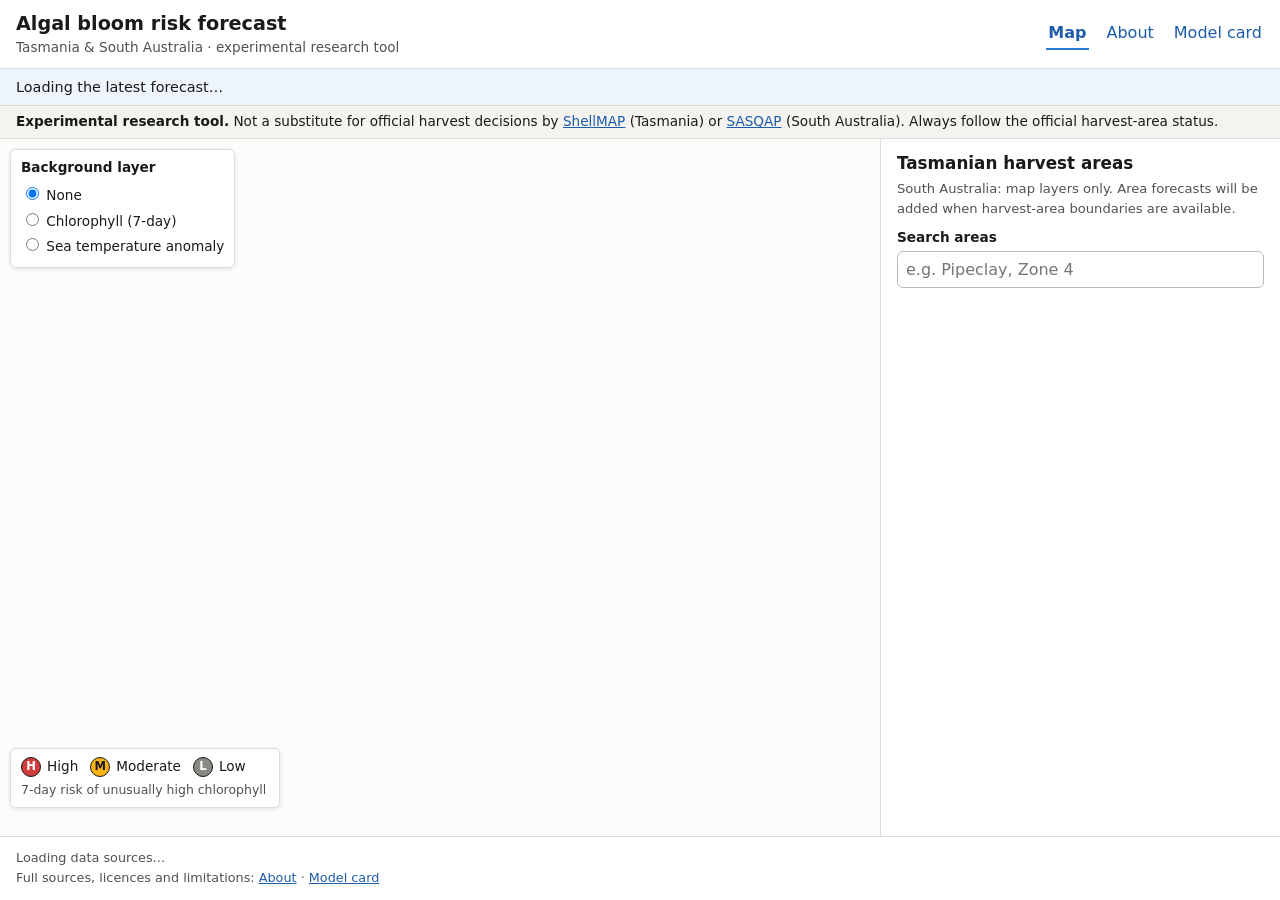
==== web/index.html @ e8c27fdb "Phase 5: static map frontend, text pages, publish_web workflow (D015) - web/: MapLibre map with risk" ====
<!DOCTYPE html>
<html lang="en-AU">
<head>
  <meta charset="utf-8">
  <meta name="viewport" content="width=device-width, initial-scale=1">
  <title>Algal bloom risk forecast: Tasmania and South Australia (experimental)</title>
  <meta name="description" content="Experimental 7-day algal bloom risk forecast for Tasmanian shellfish harvest areas, with satellite chlorophyll and sea-temperature anomaly maps. Not a substitute for official harvest decisions.">
  <link rel="stylesheet" href="vendor/maplibre-gl-6.19.0/maplibre-gl.css">
  <link rel="stylesheet" href="vendor/uplot-1.6.32/uPlot.min.css">
  <link rel="stylesheet" href="css/style.css">
</head>
<body>
  <a class="skip-link" href="#area-list-heading">Skip to the list of areas</a>

  <header class="site-header">
    <div class="brand">
      <h1>Algal bloom risk forecast</h1>
      <p class="tagline">Tasmania &amp; South Australia · experimental research tool</p>
    </div>
    <nav aria-label="Site">
      <a href="./" aria-current="page">Map</a>
      <a href="about.html">About</a>
      <a href="model-card.html">Model card</a>
    </nav>
  </header>

  <!-- Data freshness. Filled by js/main.js; announced to screen readers when it changes. -->
  <div id="status-banner" class="banner" role="status" aria-live="polite">Loading the latest forecast…</div>

  <!-- Official links: verified in docs/data_sources.md (ShellMAP page: the old Growing-and-Harvest-Areas.aspx URL redirects here, HTTP 200 on 2026-11-19;
       the PIRSA page blocks scripts, URL from Phase 0 search). -->
  <p class="disclaimer" id="disclaimer">
    <strong>Experimental research tool.</strong> Not a substitute for official harvest decisions by
    <a href="https://nre.tas.gov.au/aquaculture/shellmap/growing-and-harvest-areas" rel="noopener">ShellMAP</a> (Tasmania) or
    <a href="https://pir.sa.gov.au/fishing-and-aquaculture/seafood-quality-and-safety/shellfish-sasqap/harvesting-statuses" rel="noopener">SASQAP</a> (South Australia).
    Always follow the official harvest-area status.
  </p>

  <main class="layout">
    <section class="map-wrap" aria-label="Map">
      <div id="map" class="map" role="region" aria-label="Map of harvest areas. Use the list of areas for keyboard access."></div>

      <form class="layer-control" id="layer-control" aria-label="Map layers">
        <fieldset>
          <legend>Background layer</legend>
          <label><input type="radio" name="layer" value="none" checked> None</label>
          <label><input type="radio" name="layer" value="chl"> Chlorophyll (7-day)</label>
          <label><input type="radio" name="layer" value="sst_anomaly"> Sea temperature anomaly</label>
        </fieldset>
        <div id="layer-legend" class="layer-legend" aria-live="polite"></div>
      </form>

      <div class="tier-key" aria-label="Risk tier key">
        <span class="tier-dot tier-High" aria-hidden="true">H</span> High
        <span class="tier-dot tier-Moderate" aria-hidden="true">M</span> Moderate
        <span class="tier-dot tier-Low" aria-hidden="true">L</span> Low
        <span class="key-note">7-day risk of unusually high chlorophyll</span>
      </div>
    </section>

    <aside class="sidebar" aria-label="Areas and details">
      <!-- Details of the selected area (js/panel.js). Hidden until an area is chosen. -->
      <section id="panel" class="panel" hidden tabindex="-1" aria-labelledby="panel-title"></section>

      <section class="area-list" aria-labelledby="area-list-heading">
        <h2 id="area-list-heading" tabindex="-1">Tasmanian harvest areas</h2>
        <p class="region-note">South Australia: map layers only. Area forecasts will be added when harvest-area boundaries are available.</p>
        <label class="search-label" for="area-search">Search areas</label>
        <input id="area-search" type="search" placeholder="e.g. Pipeclay, Zone 4" autocomplete="off">
        <p id="area-count" class="area-count" aria-live="polite"></p>
        <ul id="area-items" class="area-items"></ul>
      </section>
    </aside>
  </main>

  <footer class="site-footer">
    <p id="attribution">Loading data sources…</p>
    <p>Full sources, licences and limitations: <a href="about.html">About</a> · <a href="model-card.html">Model card</a></p>
  </footer>

  <script type="module" src="js/main.js"></script>
</body>
</html>
---- web/css/style.css ----
/* HAB risk forecaster: one stylesheet, no framework.
   Colours: tier colours use the validated status palette (amber warning, red critical) with a
   neutral grey for Low. Green is deliberately NOT used, so "Low" never reads as "safe to
   harvest". Every tier colour is paired with its letter (L/M/H) and word. */

:root {
  --ink: #1a1a19;
  --ink-2: #52514e;
  --surface: #fcfcfb;
  --panel: #ffffff;
  --line: #dddcd7;
  --accent: #2a78d6;
  --tier-low: #8a8984;
  --tier-moderate: #fab219;
  --tier-high: #d03b3b;
  --warn-bg: #fff4d6;
  --warn-line: #c98500;
  --radius: 6px;
  --sidebar: 400px;
  font-family: system-ui, -apple-system, "Segoe UI", Roboto, "Noto Sans", sans-serif;
  color: var(--ink);
  background: var(--surface);
  line-height: 1.45;
}

* { box-sizing: border-box; }
body { margin: 0; min-height: 100vh; display: flex; flex-direction: column; }
a { color: #1c5cab; }
:focus-visible { outline: 3px solid var(--accent); outline-offset: 2px; }

.skip-link { position: absolute; left: -999px; top: 0; background: var(--panel); padding: 8px 12px; z-index: 10; }
.skip-link:focus { left: 8px; }

/* Header */
.site-header {
  display: flex; flex-wrap: wrap; align-items: center; justify-content: space-between;
  gap: 8px 24px; padding: 10px 16px; border-bottom: 1px solid var(--line); background: var(--panel);
}
.site-header h1 { font-size: 1.2rem; margin: 0; }
.tagline { margin: 0; color: var(--ink-2); font-size: 0.85rem; }
.site-header nav { display: flex; gap: 16px; }
.site-header nav a { text-decoration: none; padding: 4px 2px; }
.site-header nav a[aria-current="page"] { font-weight: 600; border-bottom: 2px solid var(--accent); }

/* Banner and disclaimer */
.banner { padding: 8px 16px; font-size: 0.9rem; background: #eef4fc; border-bottom: 1px solid var(--line); }
.banner.stale { background: var(--warn-bg); border-bottom-color: var(--warn-line); }
.banner.error { background: #fde8e8; border-bottom-color: var(--tier-high); }
.disclaimer { margin: 0; padding: 6px 16px; font-size: 0.85rem; background: #f4f3ef; border-bottom: 1px solid var(--line); }

/* Main layout: map left, sidebar right; stacked on narrow screens */
.layout { flex: 1; display: grid; grid-template-columns: 1fr var(--sidebar); min-height: 0; }
.map-wrap { position: relative; min-height: 420px; }
.map { position: absolute; inset: 0; }
.sidebar { border-left: 1px solid var(--line); background: var(--panel); overflow-y: auto; max-height: calc(100vh - 150px); }

@media (max-width: 800px) {
  .layout { grid-template-columns: 1fr; }
  .map-wrap { height: 60vh; }
  .sidebar { border-left: 0; border-top: 1px solid var(--line); max-height: none; }
}

/* Layer control and tier key (overlaid on the map) */
.layer-control, .tier-key {
  position: absolute; left: 10px; background: rgba(255, 255, 255, 0.95);
  border: 1px solid var(--line); border-radius: var(--radius); padding: 8px 10px; font-size: 0.85rem;
  box-shadow: 0 1px 4px rgba(0, 0, 0, 0.12); max-width: 270px;
}
.layer-control { top: 10px; }
.layer-control fieldset { border: 0; margin: 0; padding: 0; }
.layer-control legend { font-weight: 600; padding: 0; margin-bottom: 4px; }
.layer-control label { display: block; padding: 2px 0; cursor: pointer; }
.layer-legend:empty { display: none; }
.layer-legend { margin-top: 6px; border-top: 1px solid var(--line); padding-top: 6px; }
.legend-bar { height: 10px; border-radius: 2px; margin: 4px 0 2px; }
.legend-ends { display: flex; justify-content: space-between; color: var(--ink-2); }
.legend-note { color: var(--ink-2); margin: 4px 0 0; }
.tier-key { bottom: 28px; display: flex; flex-wrap: wrap; align-items: center; gap: 4px 6px; }
.key-note { flex-basis: 100%; color: var(--ink-2); font-size: 0.78rem; }

/* Tier badge / dot: colour + letter (+ word next to it) */
.tier-dot {
  display: inline-grid; place-items: center; width: 20px; height: 20px; border-radius: 50%;
  font-weight: 700; font-size: 0.72rem; border: 1.5px solid var(--ink); margin-left: 6px;
}
.tier-dot:first-child { margin-left: 0; }
.tier-High { background: var(--tier-high); color: #fff; }
.tier-Moderate { background: var(--tier-moderate); color: var(--ink); }
.tier-Low { background: var(--tier-low); color: #fff; }

/* Area list */
.area-list { padding: 12px 16px 20px; }
.area-list h2 { font-size: 1.05rem; margin: 0 0 4px; }
.region-note { font-size: 0.82rem; color: var(--ink-2); margin: 0 0 10px; }
.search-label { display: block; font-size: 0.85rem; font-weight: 600; }
#area-search { width: 100%; padding: 6px 8px; margin: 4px 0; border: 1px solid #b9b8b3; border-radius: var(--radius); font: inherit; }
.area-count { font-size: 0.8rem; color: var(--ink-2); margin: 4px 0; }
.area-items { list-style: none; margin: 0; padding: 0; }
.area-items button {
  width: 100%; display: grid; grid-template-columns: auto 1fr auto; gap: 8px; align-items: center;
  text-align: left; padding: 7px 6px; border: 0; border-bottom: 1px solid #efeeea; background: none;
  font: inherit; color: inherit; cursor: pointer;
}
.area-items button:hover, .area-items button[aria-current="true"] { background: #f1f6fd; }
.area-items .name { font-size: 0.9rem; }
.area-items .growing { display: block; font-size: 0.78rem; color: var(--ink-2); }
.area-items .pct { font-variant-numeric: tabular-nums; font-size: 0.85rem; color: var(--ink-2); }

/* Selected-area panel */
.panel { padding: 14px 16px; border-bottom: 2px solid var(--line); }
.panel:focus { outline: none; }
.panel-head { display: flex; justify-content: space-between; align-items: start; gap: 8px; }
.panel h2 { font-size: 1.1rem; margin: 0; }
.panel .sub { margin: 2px 0 0; color: var(--ink-2); font-size: 0.85rem; }
.close-btn { border: 1px solid var(--line); background: var(--panel); border-radius: var(--radius); padding: 2px 8px; font: inherit; cursor: pointer; }
.tier-line { display: flex; align-items: center; gap: 10px; margin: 10px 0 4px; font-size: 1.02rem; }
.tier-line .tier-dot { width: 26px; height: 26px; font-size: 0.85rem; }
.panel dl { display: grid; grid-template-columns: auto 1fr; gap: 3px 10px; font-size: 0.88rem; margin: 8px 0; }
.panel dt { color: var(--ink-2); }
.panel dd { margin: 0; }
.panel h3 { font-size: 0.92rem; margin: 14px 0 4px; }
.panel .note { font-size: 0.8rem; color: var(--ink-2); margin: 2px 0; }
.panel .warn { background: var(--warn-bg); border-left: 3px solid var(--warn-line); padding: 6px 8px; font-size: 0.85rem; }
.panel .disclaimer-box { background: #f4f3ef; padding: 8px; font-size: 0.82rem; border-radius: var(--radius); margin-top: 12px; }
.chart { margin: 4px 0 8px; }
.chart .u-legend { font-size: 0.75rem; }
.chart-title { font-size: 0.82rem; font-weight: 600; margin: 8px 0 0; }

/* Footer */
.site-footer { padding: 10px 16px; font-size: 0.8rem; color: var(--ink-2); border-top: 1px solid var(--line); background: var(--panel); }
.site-footer p { margin: 2px 0; }

/* Text pages (About, Model card) */
.doc { max-width: 820px; margin: 0 auto; padding: 16px 20px 40px; }
.doc table { border-collapse: collapse; font-size: 0.88rem; margin: 10px 0; display: block; overflow-x: auto; }
.doc th, .doc td { border: 1px solid var(--line); padding: 4px 8px; text-align: left; vertical-align: top; }
.doc th { background: #f4f3ef; }
.doc blockquote { margin: 10px 0; padding: 8px 12px; background: var(--warn-bg); border-left: 3px solid var(--warn-line); }
.doc img { max-width: 100%; }
.doc code { background: #f1f0ec; padding: 0 3px; border-radius: 3px; }

@media (prefers-reduced-motion: reduce) { * { scroll-behavior: auto !important; } }
@media (forced-colors: active) { .tier-dot { border-color: CanvasText; } }
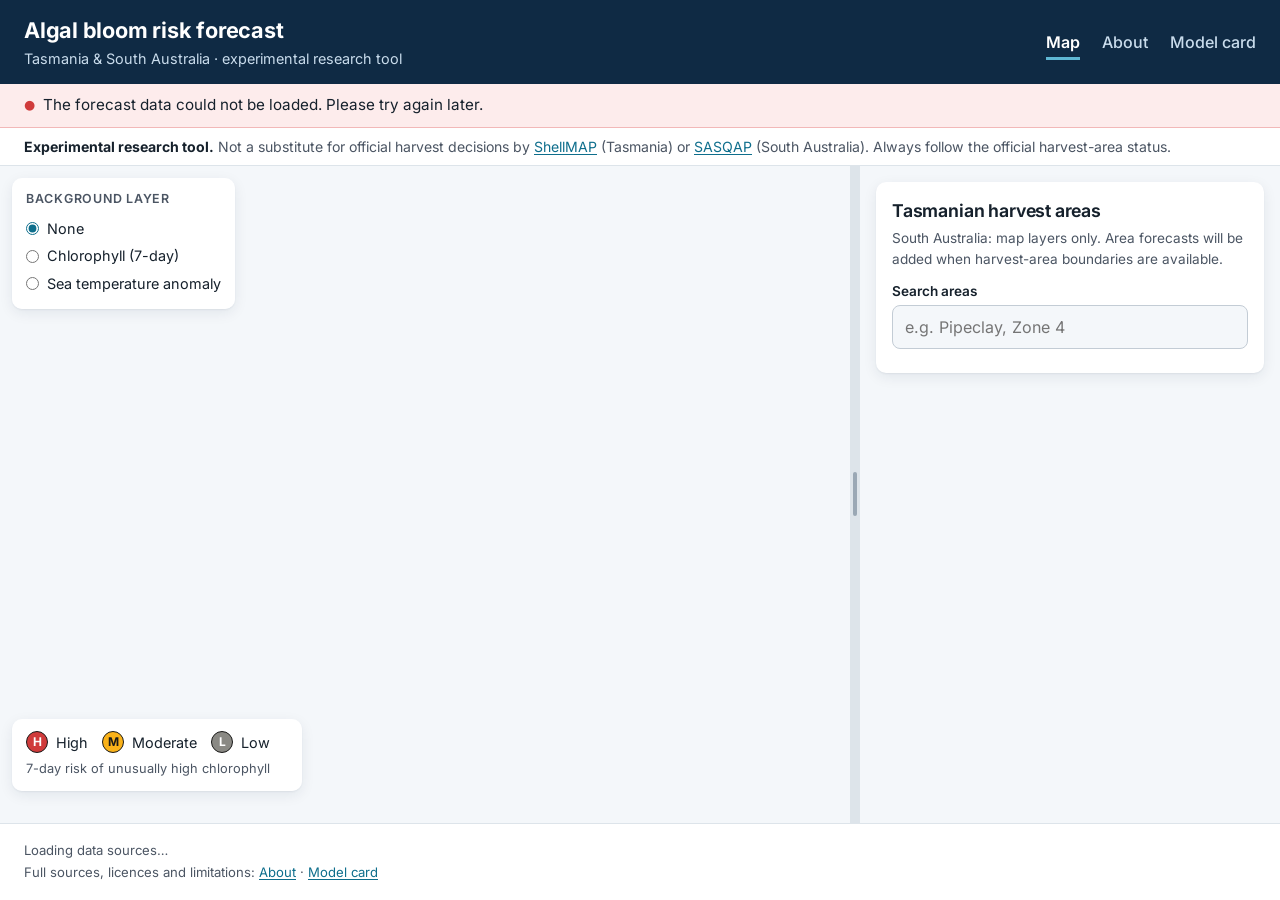
==== commit 2b52a94f: "Shorter freshness banner; draggable map/panel divider Timothy's request (D015 update): banner reads " ====
--- a/web/index.html
+++ b/web/index.html
@@ -58,6 +58,10 @@
       </div>
     </section>
 
+    <!-- Drag (or use the arrow keys) to change how much room the map and the panel get. -->
+    <div class="resizer" role="separator" aria-orientation="vertical" tabindex="0"
+      aria-label="Resize the details panel (left and right arrow keys)" title="Drag to resize · double-click to reset"></div>
+
     <aside class="sidebar" aria-label="Areas and details">
       <!-- Details of the selected area (js/panel.js). Hidden until an area is chosen. -->
       <section id="panel" class="panel" hidden tabindex="-1" aria-labelledby="panel-title"></section>
--- a/web/vendor/maplibre-gl-6.19.0/maplibre-gl.css
+++ b/web/vendor/maplibre-gl-6.19.0/maplibre-gl.css
@@ -0,0 +1 @@
+.maplibregl-map{font:12px/20px Helvetica Neue,Arial,Helvetica,sans-serif;overflow:hidden;position:relative;-webkit-tap-highlight-color:rgb(0 0 0/0);-webkit-touch-callout:none}.maplibregl-canvas{position:absolute;left:0;top:0}.maplibregl-map:fullscreen{width:100%;height:100%}.maplibregl-ctrl-group button.maplibregl-ctrl-compass{touch-action:none}.maplibregl-canvas-container.maplibregl-interactive,.maplibregl-ctrl-group button.maplibregl-ctrl-compass{cursor:grab;-webkit-user-select:none;-moz-user-select:none;user-select:none}.maplibregl-canvas-container.maplibregl-interactive.maplibregl-track-pointer{cursor:pointer}.maplibregl-canvas-container.maplibregl-interactive:active,.maplibregl-ctrl-group button.maplibregl-ctrl-compass:active{cursor:grabbing}.maplibregl-canvas-container.maplibregl-touch-zoom-rotate,.maplibregl-canvas-container.maplibregl-touch-zoom-rotate .maplibregl-canvas{touch-action:pan-x pan-y}.maplibregl-canvas-container.maplibregl-touch-drag-pan,.maplibregl-canvas-container.maplibregl-touch-drag-pan .maplibregl-canvas{touch-action:pinch-zoom}.maplibregl-canvas-container.maplibregl-touch-zoom-rotate.maplibregl-touch-drag-pan,.maplibregl-canvas-container.maplibregl-touch-zoom-rotate.maplibregl-touch-drag-pan .maplibregl-canvas{touch-action:none}.maplibregl-canvas-container.maplibregl-touch-drag-pan.maplibregl-cooperative-gestures,.maplibregl-canvas-container.maplibregl-touch-drag-pan.maplibregl-cooperative-gestures .maplibregl-canvas{touch-action:pan-x pan-y}.maplibregl-ctrl-bottom-left,.maplibregl-ctrl-bottom-right,.maplibregl-ctrl-top-left,.maplibregl-ctrl-top-right{position:absolute;pointer-events:none;z-index:2}.maplibregl-ctrl-top-left{top:0;left:0}.maplibregl-ctrl-top-right{top:0;right:0}.maplibregl-ctrl-bottom-left{bottom:0;left:0}.maplibregl-ctrl-bottom-right{right:0;bottom:0}.maplibregl-ctrl{clear:both;pointer-events:auto;transform:translate(0)}.maplibregl-ctrl-top-left .maplibregl-ctrl{margin:10px 0 0 10px;float:left}.maplibregl-ctrl-top-right .maplibregl-ctrl{margin:10px 10px 0 0;float:right}.maplibregl-ctrl-bottom-left .maplibregl-ctrl{margin:0 0 10px 10px;float:left}.maplibregl-ctrl-bottom-right .maplibregl-ctrl{margin:0 10px 10px 0;float:right}.maplibregl-ctrl-group{border-radius:4px;background:#fff}.maplibregl-ctrl-group:not(:empty){box-shadow:0 0 0 2px rgba(0,0,0,.1)}.maplibregl-ctrl-group button{width:29px;height:29px;display:block;padding:0;outline:none;border:0;box-sizing:border-box;background-color:transparent;cursor:pointer}.maplibregl-ctrl button{-webkit-user-select:none;-moz-user-select:none;user-select:none}.maplibregl-ctrl-group button+button{border-top:1px solid #ddd}.maplibregl-ctrl button .maplibregl-ctrl-icon{display:block;width:100%;height:100%;background-repeat:no-repeat;background-position:50%}@media(forced-colors:active){.maplibregl-ctrl-group:not(:empty){box-shadow:0 0 0 2px ButtonText}.maplibregl-ctrl-icon{background-color:transparent}.maplibregl-ctrl-group button+button{border-top:1px solid buttontext}}.maplibregl-ctrl button::-moz-focus-inner{border:0;padding:0}.maplibregl-ctrl-attrib-button:focus,.maplibregl-ctrl-group button:focus{box-shadow:0 0 2px 2px #0096ff}.maplibregl-ctrl button:disabled{cursor:not-allowed}.maplibregl-ctrl button:disabled .maplibregl-ctrl-icon{opacity:.25}@media(hover:hover){.maplibregl-ctrl button:not(:disabled):hover{background-color:rgba(0,0,0,.05)}}.maplibregl-ctrl button:not(:disabled):active{background-color:rgba(0,0,0,.05)}.maplibregl-ctrl-group button:focus:focus-visible{box-shadow:0 0 2px 2px #0096ff}.maplibregl-ctrl-group button:focus:not(:focus-visible){box-shadow:none}.maplibregl-ctrl-group button:focus:first-child{border-radius:4px 4px 0 0}.maplibregl-ctrl-group button:focus:last-child{border-radius:0 0 4px 4px}.maplibregl-ctrl-group button:focus:only-child{border-radius:inherit}.maplibregl-ctrl button.maplibregl-ctrl-zoom-out .maplibregl-ctrl-icon{background-image:url("data:image/svg+xml;charset=utf-8,%3Csvg xmlns='http://www.w3.org/2000/svg' width='29' height='29' viewBox='0 0 29 29' fill='%23333'%3E %3Cpath d='M10 13c-.75 0-1.5.75-1.5 1.5S9.25 16 10 16h9c.75 0 1.5-.75 1.5-1.5S19.75 13 19 13z'/%3E %3C/svg%3E")}.maplibregl-ctrl button.maplibregl-ctrl-zoom-in .maplibregl-ctrl-icon{background-image:url("data:image/svg+xml;charset=utf-8,%3Csvg xmlns='http://www.w3.org/2000/svg' width='29' height='29' viewBox='0 0 29 29' fill='%23333'%3E %3Cpath d='M14.5 8.5c-.75 0-1.5.75-1.5 1.5v3h-3c-.75 0-1.5.75-1.5 1.5S9.25 16 10 16h3v3c0 .75.75 1.5 1.5 1.5S16 19.75 16 19v-3h3c.75 0 1.5-.75 1.5-1.5S19.75 13 19 13h-3v-3c0-.75-.75-1.5-1.5-1.5'/%3E %3C/svg%3E")}@media(forced-colors:active){.maplibregl-ctrl button.maplibregl-ctrl-zoom-out .maplibregl-ctrl-icon{background-image:url("data:image/svg+xml;charset=utf-8,%3Csvg xmlns='http://www.w3.org/2000/svg' width='29' height='29' viewBox='0 0 29 29' fill='%23fff'%3E %3Cpath d='M10 13c-.75 0-1.5.75-1.5 1.5S9.25 16 10 16h9c.75 0 1.5-.75 1.5-1.5S19.75 13 19 13z'/%3E %3C/svg%3E")}.maplibregl-ctrl button.maplibregl-ctrl-zoom-in .maplibregl-ctrl-icon{background-image:url("data:image/svg+xml;charset=utf-8,%3Csvg xmlns='http://www.w3.org/2000/svg' width='29' height='29' viewBox='0 0 29 29' fill='%23fff'%3E %3Cpath d='M14.5 8.5c-.75 0-1.5.75-1.5 1.5v3h-3c-.75 0-1.5.75-1.5 1.5S9.25 16 10 16h3v3c0 .75.75 1.5 1.5 1.5S16 19.75 16 19v-3h3c.75 0 1.5-.75 1.5-1.5S19.75 13 19 13h-3v-3c0-.75-.75-1.5-1.5-1.5'/%3E %3C/svg%3E")}}@media(forced-colors:active) and (prefers-color-scheme:light){.maplibregl-ctrl button.maplibregl-ctrl-zoom-out .maplibregl-ctrl-icon{background-image:url("data:image/svg+xml;charset=utf-8,%3Csvg xmlns='http://www.w3.org/2000/svg' width='29' height='29' viewBox='0 0 29 29' fill='%23000'%3E %3Cpath d='M10 13c-.75 0-1.5.75-1.5 1.5S9.25 16 10 16h9c.75 0 1.5-.75 1.5-1.5S19.75 13 19 13z'/%3E %3C/svg%3E")}.maplibregl-ctrl button.maplibregl-ctrl-zoom-in .maplibregl-ctrl-icon{background-image:url("data:image/svg+xml;charset=utf-8,%3Csvg xmlns='http://www.w3.org/2000/svg' width='29' height='29' viewBox='0 0 29 29' fill='%23000'%3E %3Cpath d='M14.5 8.5c-.75 0-1.5.75-1.5 1.5v3h-3c-.75 0-1.5.75-1.5 1.5S9.25 16 10 16h3v3c0 .75.75 1.5 1.5 1.5S16 19.75 16 19v-3h3c.75 0 1.5-.75 1.5-1.5S19.75 13 19 13h-3v-3c0-.75-.75-1.5-1.5-1.5'/%3E %3C/svg%3E")}}.maplibregl-ctrl button.maplibregl-ctrl-fullscreen .maplibregl-ctrl-icon{background-image:url("data:image/svg+xml;charset=utf-8,%3Csvg xmlns='http://www.w3.org/2000/svg' width='29' height='29' viewBox='0 0 29 29' fill='%23333'%3E %3Cpath d='M24 16v5.5c0 1.75-.75 2.5-2.5 2.5H16v-1l3-1.5-4-5.5 1-1 5.5 4 1.5-3zM6 16l1.5 3 5.5-4 1 1-4 5.5 3 1.5v1H7.5C5.75 24 5 23.25 5 21.5V16zm7-11v1l-3 1.5 4 5.5-1 1-5.5-4L6 13H5V7.5C5 5.75 5.75 5 7.5 5zm11 2.5c0-1.75-.75-2.5-2.5-2.5H16v1l3 1.5-4 5.5 1 1 5.5-4 1.5 3h1z'/%3E %3C/svg%3E")}.maplibregl-ctrl button.maplibregl-ctrl-shrink .maplibregl-ctrl-icon{background-image:url("data:image/svg+xml;charset=utf-8,%3Csvg xmlns='http://www.w3.org/2000/svg' width='29' height='29' viewBox='0 0 29 29'%3E %3Cpath d='M18.5 16c-1.75 0-2.5.75-2.5 2.5V24h1l1.5-3 5.5 4 1-1-4-5.5 3-1.5v-1zM13 18.5c0-1.75-.75-2.5-2.5-2.5H5v1l3 1.5L4 24l1 1 5.5-4 1.5 3h1zm3-8c0 1.75.75 2.5 2.5 2.5H24v-1l-3-1.5L25 5l-1-1-5.5 4L17 5h-1zM10.5 13c1.75 0 2.5-.75 2.5-2.5V5h-1l-1.5 3L5 4 4 5l4 5.5L5 12v1z'/%3E %3C/svg%3E")}@media(forced-colors:active){.maplibregl-ctrl button.maplibregl-ctrl-fullscreen .maplibregl-ctrl-icon{background-image:url("data:image/svg+xml;charset=utf-8,%3Csvg xmlns='http://www.w3.org/2000/svg' width='29' height='29' viewBox='0 0 29 29' fill='%23fff'%3E %3Cpath d='M24 16v5.5c0 1.75-.75 2.5-2.5 2.5H16v-1l3-1.5-4-5.5 1-1 5.5 4 1.5-3zM6 16l1.5 3 5.5-4 1 1-4 5.5 3 1.5v1H7.5C5.75 24 5 23.25 5 21.5V16zm7-11v1l-3 1.5 4 5.5-1 1-5.5-4L6 13H5V7.5C5 5.75 5.75 5 7.5 5zm11 2.5c0-1.75-.75-2.5-2.5-2.5H16v1l3 1.5-4 5.5 1 1 5.5-4 1.5 3h1z'/%3E %3C/svg%3E")}.maplibregl-ctrl button.maplibregl-ctrl-shrink .maplibregl-ctrl-icon{background-image:url("data:image/svg+xml;charset=utf-8,%3Csvg xmlns='http://www.w3.org/2000/svg' width='29' height='29' viewBox='0 0 29 29' fill='%23fff'%3E %3Cpath d='M18.5 16c-1.75 0-2.5.75-2.5 2.5V24h1l1.5-3 5.5 4 1-1-4-5.5 3-1.5v-1zM13 18.5c0-1.75-.75-2.5-2.5-2.5H5v1l3 1.5L4 24l1 1 5.5-4 1.5 3h1zm3-8c0 1.75.75 2.5 2.5 2.5H24v-1l-3-1.5L25 5l-1-1-5.5 4L17 5h-1zM10.5 13c1.75 0 2.5-.75 2.5-2.5V5h-1l-1.5 3L5 4 4 5l4 5.5L5 12v1z'/%3E %3C/svg%3E")}}@media(forced-colors:active) and (prefers-color-scheme:light){.maplibregl-ctrl button.maplibregl-ctrl-fullscreen .maplibregl-ctrl-icon{background-image:url("data:image/svg+xml;charset=utf-8,%3Csvg xmlns='http://www.w3.org/2000/svg' width='29' height='29' viewBox='0 0 29 29' fill='%23000'%3E %3Cpath d='M24 16v5.5c0 1.75-.75 2.5-2.5 2.5H16v-1l3-1.5-4-5.5 1-1 5.5 4 1.5-3zM6 16l1.5 3 5.5-4 1 1-4 5.5 3 1.5v1H7.5C5.75 24 5 23.25 5 21.5V16zm7-11v1l-3 1.5 4 5.5-1 1-5.5-4L6 13H5V7.5C5 5.75 5.75 5 7.5 5zm11 2.5c0-1.75-.75-2.5-2.5-2.5H16v1l3 1.5-4 5.5 1 1 5.5-4 1.5 3h1z'/%3E %3C/svg%3E")}.maplibregl-ctrl button.maplibregl-ctrl-shrink .maplibregl-ctrl-icon{background-image:url("data:image/svg+xml;charset=utf-8,%3Csvg xmlns='http://www.w3.org/2000/svg' width='29' height='29' viewBox='0 0 29 29' fill='%23000'%3E %3Cpath d='M18.5 16c-1.75 0-2.5.75-2.5 2.5V24h1l1.5-3 5.5 4 1-1-4-5.5 3-1.5v-1zM13 18.5c0-1.75-.75-2.5-2.5-2.5H5v1l3 1.5L4 24l1 1 5.5-4 1.5 3h1zm3-8c0 1.75.75 2.5 2.5 2.5H24v-1l-3-1.5L25 5l-1-1-5.5 4L17 5h-1zM10.5 13c1.75 0 2.5-.75 2.5-2.5V5h-1l-1.5 3L5 4 4 5l4 5.5L5 12v1z'/%3E %3C/svg%3E")}}.maplibregl-ctrl button.maplibregl-ctrl-compass .maplibregl-ctrl-icon{background-image:url("data:image/svg+xml;charset=utf-8,%3Csvg xmlns='http://www.w3.org/2000/svg' width='29' height='29' viewBox='0 0 29 29' fill='%23333'%3E %3Cpath d='m10.5 14 4-8 4 8z'/%3E %3Cpath fill='%23ccc' d='m10.5 16 4 8 4-8z'/%3E %3C/svg%3E")}@media(forced-colors:active){.maplibregl-ctrl button.maplibregl-ctrl-compass .maplibregl-ctrl-icon{background-image:url("data:image/svg+xml;charset=utf-8,%3Csvg xmlns='http://www.w3.org/2000/svg' width='29' height='29' viewBox='0 0 29 29' fill='%23fff'%3E %3Cpath d='m10.5 14 4-8 4 8z'/%3E %3Cpath fill='%23ccc' d='m10.5 16 4 8 4-8z'/%3E %3C/svg%3E")}}@media(forced-colors:active) and (prefers-color-scheme:light){.maplibregl-ctrl button.maplibregl-ctrl-compass .maplibregl-ctrl-icon{background-image:url("data:image/svg+xml;charset=utf-8,%3Csvg xmlns='http://www.w3.org/2000/svg' width='29' height='29' viewBox='0 0 29 29' fill='%23000'%3E %3Cpath d='m10.5 14 4-8 4 8z'/%3E %3Cpath fill='%23ccc' d='m10.5 16 4 8 4-8z'/%3E %3C/svg%3E")}}.maplibregl-ctrl button.maplibregl-ctrl-globe .maplibregl-ctrl-icon{background-image:url("data:image/svg+xml;charset=utf-8,%3Csvg xmlns='http://www.w3.org/2000/svg' width='22' height='22' fill='none' viewBox='0 0 22 22' stroke='%23333'%3E %3Ccircle cx='11' cy='11' r='8.5'/%3E %3Cpath d='M17.5 11c0 4.819-3.02 8.5-6.5 8.5S4.5 15.819 4.5 11 7.52 2.5 11 2.5s6.5 3.681 6.5 8.5Z'/%3E %3Cpath d='M13.5 11c0 2.447-.331 4.64-.853 6.206-.262.785-.562 1.384-.872 1.777-.314.399-.58.517-.775.517-.195 0-.461-.118-.775-.517-.31-.393-.61-.992-.872-1.777C8.831 15.64 8.5 13.446 8.5 11c0-2.447.331-4.64.853-6.206.262-.785.562-1.384.872-1.777.314-.399.58-.517.775-.517.195 0 .461.118.775.517.31.393.61.992.872 1.777.522 1.565.853 3.76.853 6.206Z'/%3E %3Cpath d='M11 7.5c-1.909 0-3.622-.166-4.845-.428-.616-.132-1.08-.283-1.379-.434a1.333 1.333 0 0 1-.224-.138c.047-.038.12-.085.224-.138.299-.151.763-.302 1.379-.434C7.378 5.666 9.091 5.5 11 5.5c1.909 0 3.622.166 4.845.428.616.132 1.08.283 1.379.434.105.053.177.1.224.138-.047.038-.12.085-.224.138-.299.151-.763.302-1.379.434-1.223.262-2.936.428-4.845.428ZM4.486 6.436ZM11 16.5c-1.909 0-3.622-.166-4.845-.428-.616-.132-1.08-.283-1.379-.434a1.33 1.33 0 0 1-.224-.138 1.33 1.33 0 0 1 .224-.138c.299-.151.763-.302 1.379-.434C7.378 14.666 9.091 14.5 11 14.5c1.909 0 3.622.166 4.845.428.616.132 1.08.283 1.379.434.105.053.177.1.224.138a1.33 1.33 0 0 1-.224.138c-.299.151-.763.302-1.379.434-1.223.262-2.936.428-4.845.428Zm-6.514-1.064ZM11 12.5c-2.46 0-4.672-.222-6.255-.574-.796-.177-1.406-.38-1.805-.59a1.465 1.465 0 0 1-.39-.272.293.293 0 0 1-.047-.064.293.293 0 0 1 .048-.064c.066-.073.189-.167.389-.272.399-.21 1.009-.413 1.805-.59C6.328 9.722 8.54 9.5 11 9.5s4.672.222 6.256.574c.795.177 1.405.38 1.804.59.2.105.323.2.39.272a.33.33 0 0 1 .047.064.293.293 0 0 1-.048.064 1.435 1.435 0 0 1-.389.272c-.399.21-1.009.413-1.804.59-1.584.352-3.796.574-6.256.574Zm-8.501-1.51v.002-.002Zm0 .018v.002-.002Zm17.002.002v-.002.002Zm0-.018v-.002.002Z'/%3E %3C/svg%3E")}.maplibregl-ctrl button.maplibregl-ctrl-globe-enabled .maplibregl-ctrl-icon{background-image:url("data:image/svg+xml;charset=utf-8,%3Csvg xmlns='http://www.w3.org/2000/svg' width='22' height='22' fill='none' viewBox='0 0 22 22' stroke='%2333b5e5'%3E %3Ccircle cx='11' cy='11' r='8.5'/%3E %3Cpath d='M17.5 11c0 4.819-3.02 8.5-6.5 8.5S4.5 15.819 4.5 11 7.52 2.5 11 2.5s6.5 3.681 6.5 8.5Z'/%3E %3Cpath d='M13.5 11c0 2.447-.331 4.64-.853 6.206-.262.785-.562 1.384-.872 1.777-.314.399-.58.517-.775.517-.195 0-.461-.118-.775-.517-.31-.393-.61-.992-.872-1.777C8.831 15.64 8.5 13.446 8.5 11c0-2.447.331-4.64.853-6.206.262-.785.562-1.384.872-1.777.314-.399.58-.517.775-.517.195 0 .461.118.775.517.31.393.61.992.872 1.777.522 1.565.853 3.76.853 6.206Z'/%3E %3Cpath d='M11 7.5c-1.909 0-3.622-.166-4.845-.428-.616-.132-1.08-.283-1.379-.434a1.333 1.333 0 0 1-.224-.138c.047-.038.12-.085.224-.138.299-.151.763-.302 1.379-.434C7.378 5.666 9.091 5.5 11 5.5c1.909 0 3.622.166 4.845.428.616.132 1.08.283 1.379.434.105.053.177.1.224.138-.047.038-.12.085-.224.138-.299.151-.763.302-1.379.434-1.223.262-2.936.428-4.845.428ZM4.486 6.436ZM11 16.5c-1.909 0-3.622-.166-4.845-.428-.616-.132-1.08-.283-1.379-.434a1.33 1.33 0 0 1-.224-.138 1.33 1.33 0 0 1 .224-.138c.299-.151.763-.302 1.379-.434C7.378 14.666 9.091 14.5 11 14.5c1.909 0 3.622.166 4.845.428.616.132 1.08.283 1.379.434.105.053.177.1.224.138a1.33 1.33 0 0 1-.224.138c-.299.151-.763.302-1.379.434-1.223.262-2.936.428-4.845.428Zm-6.514-1.064ZM11 12.5c-2.46 0-4.672-.222-6.255-.574-.796-.177-1.406-.38-1.805-.59a1.465 1.465 0 0 1-.39-.272.293.293 0 0 1-.047-.064.293.293 0 0 1 .048-.064c.066-.073.189-.167.389-.272.399-.21 1.009-.413 1.805-.59C6.328 9.722 8.54 9.5 11 9.5s4.672.222 6.256.574c.795.177 1.405.38 1.804.59.2.105.323.2.39.272a.33.33 0 0 1 .047.064.293.293 0 0 1-.048.064 1.435 1.435 0 0 1-.389.272c-.399.21-1.009.413-1.804.59-1.584.352-3.796.574-6.256.574Zm-8.501-1.51v.002-.002Zm0 .018v.002-.002Zm17.002.002v-.002.002Zm0-.018v-.002.002Z'/%3E %3C/svg%3E")}.maplibregl-ctrl button.maplibregl-ctrl-terrain .maplibregl-ctrl-icon{background-image:url("data:image/svg+xml;charset=utf-8,%3Csvg xmlns='http://www.w3.org/2000/svg' width='22' height='22' viewBox='0 0 22 22' fill='%23333'%3E %3Cpath d='m1.754 13.406 4.453-4.851 3.09 3.09 3.281 3.277.969-.969-3.309-3.312 3.844-4.121 6.148 6.886h1.082v-.855l-7.207-8.07-4.84 5.187L6.169 6.57l-5.48 5.965v.871ZM.688 16.844h20.625v1.375H.688Zm0 0'/%3E %3C/svg%3E")}.maplibregl-ctrl button.maplibregl-ctrl-terrain-enabled .maplibregl-ctrl-icon{background-image:url("data:image/svg+xml;charset=utf-8,%3Csvg xmlns='http://www.w3.org/2000/svg' width='22' height='22' viewBox='0 0 22 22' fill='%2333b5e5'%3E %3Cpath d='m1.754 13.406 4.453-4.851 3.09 3.09 3.281 3.277.969-.969-3.309-3.312 3.844-4.121 6.148 6.886h1.082v-.855l-7.207-8.07-4.84 5.187L6.169 6.57l-5.48 5.965v.871ZM.688 16.844h20.625v1.375H.688Zm0 0'/%3E %3C/svg%3E")}.maplibregl-ctrl button.maplibregl-ctrl-geolocate .maplibregl-ctrl-icon{background-image:url("data:image/svg+xml;charset=utf-8,%3Csvg xmlns='http://www.w3.org/2000/svg' width='29' height='29' viewBox='0 0 20 20' fill='%23333'%3E %3Cpath d='M10 4C9 4 9 5 9 5v.1A5 5 0 0 0 5.1 9H5s-1 0-1 1 1 1 1 1h.1A5 5 0 0 0 9 14.9v.1s0 1 1 1 1-1 1-1v-.1a5 5 0 0 0 3.9-3.9h.1s1 0 1-1-1-1-1-1h-.1A5 5 0 0 0 11 5.1V5s0-1-1-1m0 2.5a3.5 3.5 0 1 1 0 7 3.5 3.5 0 1 1 0-7'/%3E %3Ccircle id='dot' cx='10' cy='10' r='2'/%3E %3Cpath id='stroke' d='m14 5 1 1-9 9-1-1z' display='none'/%3E %3C/svg%3E")}.maplibregl-ctrl button.maplibregl-ctrl-geolocate:disabled .maplibregl-ctrl-icon{background-image:url("data:image/svg+xml;charset=utf-8,%3Csvg xmlns='http://www.w3.org/2000/svg' width='29' height='29' viewBox='0 0 20 20' fill='%23aaa'%3E %3Cpath d='M10 4C9 4 9 5 9 5v.1A5 5 0 0 0 5.1 9H5s-1 0-1 1 1 1 1 1h.1A5 5 0 0 0 9 14.9v.1s0 1 1 1 1-1 1-1v-.1a5 5 0 0 0 3.9-3.9h.1s1 0 1-1-1-1-1-1h-.1A5 5 0 0 0 11 5.1V5s0-1-1-1m0 2.5a3.5 3.5 0 1 1 0 7 3.5 3.5 0 1 1 0-7'/%3E %3Ccircle id='dot' cx='10' cy='10' r='2'/%3E %3Cpath id='stroke' d='m14 5 1 1-9 9-1-1z' fill='%23f00'/%3E %3C/svg%3E")}.maplibregl-ctrl button.maplibregl-ctrl-geolocate.maplibregl-ctrl-geolocate-active .maplibregl-ctrl-icon{background-image:url("data:image/svg+xml;charset=utf-8,%3Csvg xmlns='http://www.w3.org/2000/svg' width='29' height='29' viewBox='0 0 20 20' fill='%2333b5e5'%3E %3Cpath d='M10 4C9 4 9 5 9 5v.1A5 5 0 0 0 5.1 9H5s-1 0-1 1 1 1 1 1h.1A5 5 0 0 0 9 14.9v.1s0 1 1 1 1-1 1-1v-.1a5 5 0 0 0 3.9-3.9h.1s1 0 1-1-1-1-1-1h-.1A5 5 0 0 0 11 5.1V5s0-1-1-1m0 2.5a3.5 3.5 0 1 1 0 7 3.5 3.5 0 1 1 0-7'/%3E %3Ccircle id='dot' cx='10' cy='10' r='2'/%3E %3Cpath id='stroke' d='m14 5 1 1-9 9-1-1z' display='none'/%3E %3C/svg%3E")}.maplibregl-ctrl button.maplibregl-ctrl-geolocate.maplibregl-ctrl-geolocate-active-error .maplibregl-ctrl-icon{background-image:url("data:image/svg+xml;charset=utf-8,%3Csvg xmlns='http://www.w3.org/2000/svg' width='29' height='29' viewBox='0 0 20 20' fill='%23e58978'%3E %3Cpath d='M10 4C9 4 9 5 9 5v.1A5 5 0 0 0 5.1 9H5s-1 0-1 1 1 1 1 1h.1A5 5 0 0 0 9 14.9v.1s0 1 1 1 1-1 1-1v-.1a5 5 0 0 0 3.9-3.9h.1s1 0 1-1-1-1-1-1h-.1A5 5 0 0 0 11 5.1V5s0-1-1-1m0 2.5a3.5 3.5 0 1 1 0 7 3.5 3.5 0 1 1 0-7'/%3E %3Ccircle id='dot' cx='10' cy='10' r='2'/%3E %3Cpath id='stroke' d='m14 5 1 1-9 9-1-1z' display='none'/%3E %3C/svg%3E")}.maplibregl-ctrl button.maplibregl-ctrl-geolocate.maplibregl-ctrl-geolocate-background .maplibregl-ctrl-icon{background-image:url("data:image/svg+xml;charset=utf-8,%3Csvg xmlns='http://www.w3.org/2000/svg' width='29' height='29' viewBox='0 0 20 20' fill='%2333b5e5'%3E %3Cpath d='M10 4C9 4 9 5 9 5v.1A5 5 0 0 0 5.1 9H5s-1 0-1 1 1 1 1 1h.1A5 5 0 0 0 9 14.9v.1s0 1 1 1 1-1 1-1v-.1a5 5 0 0 0 3.9-3.9h.1s1 0 1-1-1-1-1-1h-.1A5 5 0 0 0 11 5.1V5s0-1-1-1m0 2.5a3.5 3.5 0 1 1 0 7 3.5 3.5 0 1 1 0-7'/%3E %3Ccircle id='dot' cx='10' cy='10' r='2' display='none'/%3E %3Cpath id='stroke' d='m14 5 1 1-9 9-1-1z' display='none'/%3E %3C/svg%3E")}.maplibregl-ctrl button.maplibregl-ctrl-geolocate.maplibregl-ctrl-geolocate-background-error .maplibregl-ctrl-icon{background-image:url("data:image/svg+xml;charset=utf-8,%3Csvg xmlns='http://www.w3.org/2000/svg' width='29' height='29' viewBox='0 0 20 20' fill='%23e54e33'%3E %3Cpath d='M10 4C9 4 9 5 9 5v.1A5 5 0 0 0 5.1 9H5s-1 0-1 1 1 1 1 1h.1A5 5 0 0 0 9 14.9v.1s0 1 1 1 1-1 1-1v-.1a5 5 0 0 0 3.9-3.9h.1s1 0 1-1-1-1-1-1h-.1A5 5 0 0 0 11 5.1V5s0-1-1-1m0 2.5a3.5 3.5 0 1 1 0 7 3.5 3.5 0 1 1 0-7'/%3E %3Ccircle id='dot' cx='10' cy='10' r='2' display='none'/%3E %3Cpath id='stroke' d='m14 5 1 1-9 9-1-1z' display='none'/%3E %3C/svg%3E")}.maplibregl-ctrl button.maplibregl-ctrl-geolocate.maplibregl-ctrl-geolocate-waiting .maplibregl-ctrl-icon{animation:maplibregl-spin 2s linear infinite}@media(forced-colors:active){.maplibregl-ctrl button.maplibregl-ctrl-geolocate .maplibregl-ctrl-icon{background-image:url("data:image/svg+xml;charset=utf-8,%3Csvg xmlns='http://www.w3.org/2000/svg' width='29' height='29' viewBox='0 0 20 20' fill='%23fff'%3E %3Cpath d='M10 4C9 4 9 5 9 5v.1A5 5 0 0 0 5.1 9H5s-1 0-1 1 1 1 1 1h.1A5 5 0 0 0 9 14.9v.1s0 1 1 1 1-1 1-1v-.1a5 5 0 0 0 3.9-3.9h.1s1 0 1-1-1-1-1-1h-.1A5 5 0 0 0 11 5.1V5s0-1-1-1m0 2.5a3.5 3.5 0 1 1 0 7 3.5 3.5 0 1 1 0-7'/%3E %3Ccircle id='dot' cx='10' cy='10' r='2'/%3E %3Cpath id='stroke' d='m14 5 1 1-9 9-1-1z' display='none'/%3E %3C/svg%3E")}.maplibregl-ctrl button.maplibregl-ctrl-geolocate:disabled .maplibregl-ctrl-icon{background-image:url("data:image/svg+xml;charset=utf-8,%3Csvg xmlns='http://www.w3.org/2000/svg' width='29' height='29' viewBox='0 0 20 20' fill='%23999'%3E %3Cpath d='M10 4C9 4 9 5 9 5v.1A5 5 0 0 0 5.1 9H5s-1 0-1 1 1 1 1 1h.1A5 5 0 0 0 9 14.9v.1s0 1 1 1 1-1 1-1v-.1a5 5 0 0 0 3.9-3.9h.1s1 0 1-1-1-1-1-1h-.1A5 5 0 0 0 11 5.1V5s0-1-1-1m0 2.5a3.5 3.5 0 1 1 0 7 3.5 3.5 0 1 1 0-7'/%3E %3Ccircle id='dot' cx='10' cy='10' r='2'/%3E %3Cpath id='stroke' d='m14 5 1 1-9 9-1-1z' fill='%23f00'/%3E %3C/svg%3E")}.maplibregl-ctrl button.maplibregl-ctrl-geolocate.maplibregl-ctrl-geolocate-active .maplibregl-ctrl-icon{background-image:url("data:image/svg+xml;charset=utf-8,%3Csvg xmlns='http://www.w3.org/2000/svg' width='29' height='29' viewBox='0 0 20 20' fill='%2333b5e5'%3E %3Cpath d='M10 4C9 4 9 5 9 5v.1A5 5 0 0 0 5.1 9H5s-1 0-1 1 1 1 1 1h.1A5 5 0 0 0 9 14.9v.1s0 1 1 1 1-1 1-1v-.1a5 5 0 0 0 3.9-3.9h.1s1 0 1-1-1-1-1-1h-.1A5 5 0 0 0 11 5.1V5s0-1-1-1m0 2.5a3.5 3.5 0 1 1 0 7 3.5 3.5 0 1 1 0-7'/%3E %3Ccircle id='dot' cx='10' cy='10' r='2'/%3E %3Cpath id='stroke' d='m14 5 1 1-9 9-1-1z' display='none'/%3E %3C/svg%3E")}.maplibregl-ctrl button.maplibregl-ctrl-geolocate.maplibregl-ctrl-geolocate-active-error .maplibregl-ctrl-icon{background-image:url("data:image/svg+xml;charset=utf-8,%3Csvg xmlns='http://www.w3.org/2000/svg' width='29' height='29' viewBox='0 0 20 20' fill='%23e58978'%3E %3Cpath d='M10 4C9 4 9 5 9 5v.1A5 5 0 0 0 5.1 9H5s-1 0-1 1 1 1 1 1h.1A5 5 0 0 0 9 14.9v.1s0 1 1 1 1-1 1-1v-.1a5 5 0 0 0 3.9-3.9h.1s1 0 1-1-1-1-1-1h-.1A5 5 0 0 0 11 5.1V5s0-1-1-1m0 2.5a3.5 3.5 0 1 1 0 7 3.5 3.5 0 1 1 0-7'/%3E %3Ccircle id='dot' cx='10' cy='10' r='2'/%3E %3Cpath id='stroke' d='m14 5 1 1-9 9-1-1z' display='none'/%3E %3C/svg%3E")}.maplibregl-ctrl button.maplibregl-ctrl-geolocate.maplibregl-ctrl-geolocate-background .maplibregl-ctrl-icon{background-image:url("data:image/svg+xml;charset=utf-8,%3Csvg xmlns='http://www.w3.org/2000/svg' width='29' height='29' viewBox='0 0 20 20' fill='%2333b5e5'%3E %3Cpath d='M10 4C9 4 9 5 9 5v.1A5 5 0 0 0 5.1 9H5s-1 0-1 1 1 1 1 1h.1A5 5 0 0 0 9 14.9v.1s0 1 1 1 1-1 1-1v-.1a5 5 0 0 0 3.9-3.9h.1s1 0 1-1-1-1-1-1h-.1A5 5 0 0 0 11 5.1V5s0-1-1-1m0 2.5a3.5 3.5 0 1 1 0 7 3.5 3.5 0 1 1 0-7'/%3E %3Ccircle id='dot' cx='10' cy='10' r='2' display='none'/%3E %3Cpath id='stroke' d='m14 5 1 1-9 9-1-1z' display='none'/%3E %3C/svg%3E")}.maplibregl-ctrl button.maplibregl-ctrl-geolocate.maplibregl-ctrl-geolocate-background-error .maplibregl-ctrl-icon{background-image:url("data:image/svg+xml;charset=utf-8,%3Csvg xmlns='http://www.w3.org/2000/svg' width='29' height='29' viewBox='0 0 20 20' fill='%23e54e33'%3E %3Cpath d='M10 4C9 4 9 5 9 5v.1A5 5 0 0 0 5.1 9H5s-1 0-1 1 1 1 1 1h.1A5 5 0 0 0 9 14.9v.1s0 1 1 1 1-1 1-1v-.1a5 5 0 0 0 3.9-3.9h.1s1 0 1-1-1-1-1-1h-.1A5 5 0 0 0 11 5.1V5s0-1-1-1m0 2.5a3.5 3.5 0 1 1 0 7 3.5 3.5 0 1 1 0-7'/%3E %3Ccircle id='dot' cx='10' cy='10' r='2' display='none'/%3E %3Cpath id='stroke' d='m14 5 1 1-9 9-1-1z' display='none'/%3E %3C/svg%3E")}}@media(forced-colors:active) and (prefers-color-scheme:light){.maplibregl-ctrl button.maplibregl-ctrl-geolocate .maplibregl-ctrl-icon{background-image:url("data:image/svg+xml;charset=utf-8,%3Csvg xmlns='http://www.w3.org/2000/svg' width='29' height='29' viewBox='0 0 20 20' fill='%23000'%3E %3Cpath d='M10 4C9 4 9 5 9 5v.1A5 5 0 0 0 5.1 9H5s-1 0-1 1 1 1 1 1h.1A5 5 0 0 0 9 14.9v.1s0 1 1 1 1-1 1-1v-.1a5 5 0 0 0 3.9-3.9h.1s1 0 1-1-1-1-1-1h-.1A5 5 0 0 0 11 5.1V5s0-1-1-1m0 2.5a3.5 3.5 0 1 1 0 7 3.5 3.5 0 1 1 0-7'/%3E %3Ccircle id='dot' cx='10' cy='10' r='2'/%3E %3Cpath id='stroke' d='m14 5 1 1-9 9-1-1z' display='none'/%3E %3C/svg%3E")}.maplibregl-ctrl button.maplibregl-ctrl-geolocate:disabled .maplibregl-ctrl-icon{background-image:url("data:image/svg+xml;charset=utf-8,%3Csvg xmlns='http://www.w3.org/2000/svg' width='29' height='29' viewBox='0 0 20 20' fill='%23666'%3E %3Cpath d='M10 4C9 4 9 5 9 5v.1A5 5 0 0 0 5.1 9H5s-1 0-1 1 1 1 1 1h.1A5 5 0 0 0 9 14.9v.1s0 1 1 1 1-1 1-1v-.1a5 5 0 0 0 3.9-3.9h.1s1 0 1-1-1-1-1-1h-.1A5 5 0 0 0 11 5.1V5s0-1-1-1m0 2.5a3.5 3.5 0 1 1 0 7 3.5 3.5 0 1 1 0-7'/%3E %3Ccircle id='dot' cx='10' cy='10' r='2'/%3E %3Cpath id='stroke' d='m14 5 1 1-9 9-1-1z' fill='%23f00'/%3E %3C/svg%3E")}}@keyframes maplibregl-spin{0%{transform:rotate(0deg)}to{transform:rotate(1turn)}}a.maplibregl-ctrl-logo{width:88px;height:23px;margin:0 0 -4px -4px;display:block;background-repeat:no-repeat;cursor:pointer;overflow:hidden;background-image:url("data:image/svg+xml;charset=utf-8,%3Csvg xmlns='http://www.w3.org/2000/svg' width='88' height='23' fill='none'%3E %3Cpath fill='%23000' fill-opacity='.4' fill-rule='evenodd' d='M17.408 16.796h-1.827l2.501-12.095h.198l3.324 6.533.988 2.19.988-2.19 3.258-6.533h.181l2.6 12.095h-1.81l-1.218-5.644-.362-1.71-.658 1.71-2.929 5.644h-.098l-2.914-5.644-.757-1.71-.345 1.71zm1.958-3.42-.726 3.663a1.255 1.255 0 0 1-1.232 1.011h-1.827a1.255 1.255 0 0 1-1.229-1.509l2.501-12.095a1.255 1.255 0 0 1 1.23-1.001h.197a1.25 1.25 0 0 1 1.12.685l3.19 6.273 3.125-6.263a1.25 1.25 0 0 1 1.123-.695h.181a1.255 1.255 0 0 1 1.227.991l1.443 6.71a5 5 0 0 1 .314-.787l.009-.016a4.6 4.6 0 0 1 1.777-1.887c.782-.46 1.668-.667 2.611-.667a4.6 4.6 0 0 1 1.7.32l.306.134c.21-.16.474-.256.759-.256h1.694a1.255 1.255 0 0 1 1.212.925 1.255 1.255 0 0 1 1.212-.925h1.711c.284 0 .545.094.755.252.613-.3 1.312-.45 2.075-.45 1.356 0 2.557.445 3.482 1.4q.47.48.763 1.064V4.701a1.255 1.255 0 0 1 1.255-1.255h1.86A1.255 1.255 0 0 1 54.44 4.7v9.194h2.217c.19 0 .37.043.532.118v-4.77c0-.356.147-.678.385-.906a2.42 2.42 0 0 1-.682-1.71c0-.665.267-1.253.735-1.7a2.45 2.45 0 0 1 1.722-.674 2.43 2.43 0 0 1 1.705.675q.318.302.504.683V4.7a1.255 1.255 0 0 1 1.255-1.255h1.744A1.255 1.255 0 0 1 65.812 4.7v3.335a4.8 4.8 0 0 1 1.526-.246c.938 0 1.817.214 2.59.69a4.47 4.47 0 0 1 1.67 1.743v-.98a1.255 1.255 0 0 1 1.256-1.256h1.777c.233 0 .451.064.639.174a3.4 3.4 0 0 1 1.567-.372c.346 0 .861.02 1.285.232a1.25 1.25 0 0 1 .689 1.004 4.7 4.7 0 0 1 .853-.588c.795-.44 1.675-.647 2.61-.647 1.385 0 2.65.39 3.525 1.396.836.938 1.168 2.173 1.168 3.528q-.001.515-.056 1.051a1.255 1.255 0 0 1-.947 1.09l.408.952a1.255 1.255 0 0 1-.477 1.552c-.418.268-.92.463-1.458.612-.613.171-1.304.244-2.049.244-1.06 0-2.043-.207-2.886-.698l-.015-.008c-.798-.48-1.419-1.135-1.818-1.963l-.004-.008a5.8 5.8 0 0 1-.548-2.512q0-.429.053-.843a1.3 1.3 0 0 1-.333-.086l-.166-.004c-.223 0-.426.062-.643.228-.03.024-.142.139-.142.59v3.883a1.255 1.255 0 0 1-1.256 1.256h-1.777a1.255 1.255 0 0 1-1.256-1.256V15.69l-.032.057a4.8 4.8 0 0 1-1.86 1.833 5.04 5.04 0 0 1-2.484.634 4.5 4.5 0 0 1-1.935-.424 1.25 1.25 0 0 1-.764.258h-1.71a1.255 1.255 0 0 1-1.256-1.255V7.687a2.4 2.4 0 0 1-.428.625c.253.23.412.561.412.93v7.553a1.255 1.255 0 0 1-1.256 1.255h-1.843a1.25 1.25 0 0 1-.894-.373c-.228.23-.544.373-.894.373H51.32a1.255 1.255 0 0 1-1.256-1.255v-1.251l-.061.117a4.7 4.7 0 0 1-1.782 1.884 4.77 4.77 0 0 1-2.485.67 5.6 5.6 0 0 1-1.485-.188l.009 2.764a1.255 1.255 0 0 1-1.255 1.259h-1.729a1.255 1.255 0 0 1-1.255-1.255v-3.537a1.255 1.255 0 0 1-1.167.793h-1.679a1.25 1.25 0 0 1-.77-.263 4.5 4.5 0 0 1-1.945.429c-.885 0-1.724-.21-2.495-.632l-.017-.01a5 5 0 0 1-1.081-.836 1.255 1.255 0 0 1-1.254 1.312h-1.81a1.255 1.255 0 0 1-1.228-.99l-.782-3.625-2.044 3.939a1.25 1.25 0 0 1-1.115.676h-.098a1.25 1.25 0 0 1-1.116-.68l-2.061-3.994zM35.92 16.63l.207-.114.223-.15q.493-.356.735-.785l.061-.118.033 1.332h1.678V9.242h-1.694l-.033 1.267q-.133-.329-.526-.658l-.032-.028a3.2 3.2 0 0 0-.668-.428l-.27-.12a3.3 3.3 0 0 0-1.235-.23q-1.136-.001-1.974.493a3.36 3.36 0 0 0-1.3 1.382q-.445.89-.444 2.074 0 1.2.51 2.107a3.8 3.8 0 0 0 1.382 1.381 3.9 3.9 0 0 0 1.893.477q.795 0 1.455-.33zm-2.789-5.38q-.576.675-.575 1.762 0 1.102.559 1.794.576.675 1.645.675a2.25 2.25 0 0 0 .934-.19 2.2 2.2 0 0 0 .468-.29l.178-.161a2.2 2.2 0 0 0 .397-.561q.244-.5.244-1.15v-.115q0-.708-.296-1.267l-.043-.077a2.2 2.2 0 0 0-.633-.709l-.13-.086-.047-.028a2.1 2.1 0 0 0-1.073-.285q-1.052 0-1.629.692zm2.316 2.706c.163-.17.28-.407.28-.83v-.114c0-.292-.06-.508-.15-.68a.96.96 0 0 0-.353-.389.85.85 0 0 0-.464-.127c-.4 0-.56.114-.664.239l-.01.012c-.148.174-.275.45-.275.945 0 .506.122.801.27.99.097.11.266.224.68.224.303 0 .504-.09.687-.269zm7.545 1.705a2.6 2.6 0 0 0 .331.423q.319.33.755.548l.173.074q.65.255 1.49.255 1.02 0 1.844-.493a3.45 3.45 0 0 0 1.316-1.4q.493-.904.493-2.089 0-1.909-.988-2.913-.988-1.02-2.584-1.02-.898 0-1.575.347a3 3 0 0 0-.415.262l-.199.166a3.4 3.4 0 0 0-.64.82V9.242h-1.712v11.553h1.729l-.017-5.134zm.53-1.138q.206.29.48.5l.155.11.053.034q.51.296 1.119.297 1.07 0 1.645-.675.577-.69.576-1.762 0-1.119-.576-1.777-.558-.675-1.645-.675-.435 0-.835.16a2 2 0 0 0-.284.136 2 2 0 0 0-.363.254 2.2 2.2 0 0 0-.46.569l-.082.162a2.6 2.6 0 0 0-.213 1.072v.115q0 .707.296 1.267l.135.211zm.964-.818a1.1 1.1 0 0 0 .367.385.94.94 0 0 0 .476.118c.423 0 .59-.117.687-.23.159-.194.28-.478.28-.95 0-.53-.133-.8-.266-.952l-.021-.025c-.078-.094-.231-.221-.68-.221a1 1 0 0 0-.503.135l-.012.007a.86.86 0 0 0-.335.343c-.073.133-.132.324-.132.614v.115a1.4 1.4 0 0 0 .14.66zm15.7-6.222q.347-.346.346-.856a1.05 1.05 0 0 0-.345-.79 1.18 1.18 0 0 0-.84-.329q-.51 0-.855.33a1.05 1.05 0 0 0-.346.79q0 .51.346.855.345.346.856.346.51 0 .839-.346zm4.337 9.314.033-1.332q.191.403.59.747l.098.081a4 4 0 0 0 .316.224l.223.122a3.2 3.2 0 0 0 1.44.322 3.8 3.8 0 0 0 1.875-.477 3.5 3.5 0 0 0 1.382-1.366q.527-.89.526-2.09 0-1.184-.444-2.073a3.24 3.24 0 0 0-1.283-1.399q-.823-.51-1.942-.51a3.5 3.5 0 0 0-1.527.344l-.086.043-.165.09a3 3 0 0 0-.33.214q-.432.315-.656.707a2 2 0 0 0-.099.198l.082-1.283V4.701h-1.744v12.095zm.473-2.509a2.5 2.5 0 0 0 .566.7q.117.098.245.18l.144.08a2.1 2.1 0 0 0 .975.232q1.07 0 1.645-.675.576-.69.576-1.778 0-1.102-.576-1.777-.56-.691-1.645-.692a2.2 2.2 0 0 0-1.015.235q-.22.113-.415.282l-.15.142a2.1 2.1 0 0 0-.42.594q-.223.479-.223 1.1v.115q0 .705.293 1.26zm2.616-.293c.157-.191.28-.479.28-.967 0-.51-.13-.79-.276-.961l-.021-.026c-.082-.1-.232-.225-.67-.225a.87.87 0 0 0-.681.279l-.012.011c-.154.155-.274.38-.274.807v.115c0 .285.057.499.144.669a1.1 1.1 0 0 0 .367.405c.137.082.28.123.455.123.423 0 .59-.118.686-.23zm8.266-3.013q.345-.13.724-.14l.069-.002q.493 0 .642.099l.247-1.794q-.196-.099-.717-.099a2.3 2.3 0 0 0-.545.063 2 2 0 0 0-.411.148 2.2 2.2 0 0 0-.4.249 2.5 2.5 0 0 0-.485.499 2.7 2.7 0 0 0-.32.581l-.05.137v-1.48h-1.778v7.553h1.777v-3.884q0-.546.159-.943a1.5 1.5 0 0 1 .466-.636 2.5 2.5 0 0 1 .399-.253 2 2 0 0 1 .224-.099zm9.784 2.656.05-.922q0-1.743-.856-2.698-.838-.97-2.584-.97-1.119-.001-2.007.493a3.46 3.46 0 0 0-1.4 1.382q-.493.906-.493 2.106 0 1.07.428 1.975.428.89 1.332 1.432.906.526 2.255.526.973 0 1.668-.185l.044-.012.135-.04q.613-.184.984-.421l-.542-1.267q-.3.162-.642.274l-.297.087q-.51.131-1.3.131-.954 0-1.497-.444a1.6 1.6 0 0 1-.192-.193q-.366-.44-.512-1.234l-.004-.021zm-5.427-1.256-.003.022h3.752v-.138q-.011-.727-.288-1.118a1 1 0 0 0-.156-.176q-.46-.428-1.316-.428-.986 0-1.494.604-.379.45-.494 1.234zm-27.053 2.77V4.7h-1.86v12.095h5.333V15.15zm7.103-5.908v7.553h-1.843V9.242h1.843z'/%3E %3Cpath fill='%23fff' d='m19.63 11.151-.757-1.71-.345 1.71-1.12 5.644h-1.827L18.083 4.7h.197l3.325 6.533.988 2.19.988-2.19L26.839 4.7h.181l2.6 12.095h-1.81l-1.218-5.644-.362-1.71-.658 1.71-2.93 5.644h-.098l-2.913-5.644zm14.836 5.81q-1.02 0-1.893-.478a3.8 3.8 0 0 1-1.381-1.382q-.51-.906-.51-2.106 0-1.185.444-2.074a3.36 3.36 0 0 1 1.3-1.382q.839-.494 1.974-.494a3.3 3.3 0 0 1 1.234.231 3.3 3.3 0 0 1 .97.575q.396.33.527.659l.033-1.267h1.694v7.553H37.18l-.033-1.332q-.279.593-1.02 1.053a3.17 3.17 0 0 1-1.662.444zm.296-1.482q.938 0 1.58-.642.642-.66.642-1.711v-.115q0-.708-.296-1.267a2.2 2.2 0 0 0-.807-.872 2.1 2.1 0 0 0-1.119-.313q-1.053 0-1.629.692-.575.675-.575 1.76 0 1.103.559 1.795.577.675 1.645.675zm6.521-6.237h1.711v1.4q.906-1.597 2.83-1.597 1.596 0 2.584 1.02.988 1.005.988 2.914 0 1.185-.493 2.09a3.46 3.46 0 0 1-1.316 1.399 3.5 3.5 0 0 1-1.844.493q-.954 0-1.662-.329a2.67 2.67 0 0 1-1.086-.97l.017 5.134h-1.728zm4.048 6.22q1.07 0 1.645-.674.577-.69.576-1.762 0-1.119-.576-1.777-.558-.675-1.645-.675-.592 0-1.12.296-.51.28-.822.823-.296.527-.296 1.234v.115q0 .708.296 1.267.313.543.823.855.51.296 1.119.297z'/%3E %3Cpath fill='%23e1e3e9' d='M51.325 4.7h1.86v10.45h3.473v1.646h-5.333zm7.12 4.542h1.843v7.553h-1.843zm.905-1.415a1.16 1.16 0 0 1-.856-.346 1.17 1.17 0 0 1-.346-.856 1.05 1.05 0 0 1 .346-.79q.346-.329.856-.329.494 0 .839.33a1.05 1.05 0 0 1 .345.79 1.16 1.16 0 0 1-.345.855q-.33.346-.84.346zm7.875 9.133a3.17 3.17 0 0 1-1.662-.444q-.723-.46-1.004-1.053l-.033 1.332h-1.71V4.701h1.743v4.657l-.082 1.283q.279-.658 1.086-1.119a3.5 3.5 0 0 1 1.778-.477q1.119 0 1.942.51a3.24 3.24 0 0 1 1.283 1.4q.445.888.444 2.072 0 1.201-.526 2.09a3.5 3.5 0 0 1-1.382 1.366 3.8 3.8 0 0 1-1.876.477zm-.296-1.481q1.069 0 1.645-.675.577-.69.577-1.778 0-1.102-.577-1.776-.56-.691-1.645-.692a2.12 2.12 0 0 0-1.58.659q-.642.641-.642 1.694v.115q0 .71.296 1.267a2.4 2.4 0 0 0 .807.872 2.1 2.1 0 0 0 1.119.313zm5.927-6.237h1.777v1.481q.263-.757.856-1.217a2.14 2.14 0 0 1 1.349-.46q.527 0 .724.098l-.247 1.794q-.149-.099-.642-.099-.774 0-1.416.494-.626.493-.626 1.58v3.883h-1.777V9.242zm9.534 7.718q-1.35 0-2.255-.526-.904-.543-1.332-1.432a4.6 4.6 0 0 1-.428-1.975q0-1.2.493-2.106a3.46 3.46 0 0 1 1.4-1.382q.889-.495 2.007-.494 1.744 0 2.584.97.855.956.856 2.7 0 .444-.05.92h-5.43q.18 1.005.708 1.45.542.443 1.497.443.79 0 1.3-.131a4 4 0 0 0 .938-.362l.542 1.267q-.411.263-1.119.46-.708.198-1.711.197zm1.596-4.558q.016-1.02-.444-1.432-.46-.428-1.316-.428-1.728 0-1.991 1.86z'/%3E %3Cpath d='M5.074 15.948a.484.657 0 0 0-.486.659v1.84a.484.657 0 0 0 .486.659h4.101a.484.657 0 0 0 .486-.659v-1.84a.484.657 0 0 0-.486-.659zm3.56 1.16H5.617v.838h3.017z' style='fill:%23fff;fill-rule:evenodd;stroke-width:1.03600001'/%3E %3Cg style='stroke-width:1.12603545'%3E %3Cpath d='M-9.408-1.416c-3.833-.025-7.056 2.912-7.08 6.615-.02 3.08 1.653 4.832 3.107 6.268.903.892 1.721 1.74 2.32 2.902l-.525-.004c-.543-.003-.992.304-1.24.639a1.87 1.87 0 0 0-.362 1.121l-.011 1.877c-.003.402.104.787.347 1.125.244.338.688.653 1.23.656l4.142.028c.542.003.99-.306 1.238-.641a1.87 1.87 0 0 0 .363-1.121l.012-1.875a1.87 1.87 0 0 0-.348-1.127c-.243-.338-.688-.653-1.23-.656l-.518-.004c.597-1.145 1.425-1.983 2.348-2.87 1.473-1.414 3.18-3.149 3.2-6.226-.016-3.59-2.923-6.684-6.993-6.707m-.006 1.1v.002c3.274.02 5.92 2.532 5.9 5.6-.017 2.706-1.39 4.026-2.863 5.44-1.034.994-2.118 2.033-2.814 3.633-.018.041-.052.055-.075.065q-.013.004-.02.01a.34.34 0 0 1-.226.084.34.34 0 0 1-.224-.086l-.092-.077c-.699-1.615-1.768-2.669-2.781-3.67-1.454-1.435-2.797-2.762-2.78-5.478.02-3.067 2.7-5.545 5.975-5.523m-.02 2.826c-1.62-.01-2.944 1.315-2.955 2.96-.01 1.646 1.295 2.988 2.916 2.999h.002c1.621.01 2.943-1.316 2.953-2.961.011-1.646-1.294-2.988-2.916-2.998m-.005 1.1c1.017.006 1.829.83 1.822 1.89s-.83 1.874-1.848 1.867c-1.018-.006-1.829-.83-1.822-1.89s.83-1.874 1.848-1.868m-2.155 11.857 4.14.025c.271.002.49.305.487.676l-.013 1.875c-.003.37-.224.67-.495.668l-4.14-.025c-.27-.002-.487-.306-.485-.676l.012-1.875c.003-.37.224-.67.494-.668' style='color:%23000;font-style:normal;font-variant:normal;font-weight:400;font-stretch:normal;font-size:medium;line-height:normal;font-family:sans-serif;font-variant-ligatures:normal;font-variant-position:normal;font-variant-caps:normal;font-variant-numeric:normal;font-variant-alternates:normal;font-feature-settings:normal;text-indent:0;text-align:start;text-decoration:none;text-decoration-line:none;text-decoration-style:solid;text-decoration-color:%23000;letter-spacing:normal;word-spacing:normal;text-transform:none;writing-mode:lr-tb;direction:ltr;text-orientation:mixed;dominant-baseline:auto;baseline-shift:baseline;text-anchor:start;white-space:normal;shape-padding:0;clip-rule:evenodd;display:inline;overflow:visible;visibility:visible;opacity:1;isolation:auto;mix-blend-mode:normal;color-interpolation:sRGB;color-interpolation-filters:linearRGB;solid-color:%23000;solid-opacity:1;vector-effect:none;fill:%23000;fill-opacity:.4;fill-rule:evenodd;stroke:none;stroke-width:2.47727823;stroke-linecap:butt;stroke-linejoin:miter;stroke-miterlimit:4;stroke-dasharray:none;stroke-dashoffset:0;stroke-opacity:1;color-rendering:auto;image-rendering:auto;shape-rendering:auto;text-rendering:auto' transform='translate(15.553 2.85)scale(.88807)'/%3E %3Cpath d='M-9.415-.316C-12.69-.338-15.37 2.14-15.39 5.207c-.017 2.716 1.326 4.041 2.78 5.477 1.013 1 2.081 2.055 2.78 3.67l.092.076a.34.34 0 0 0 .225.086.34.34 0 0 0 .227-.083l.019-.01c.022-.009.057-.024.074-.064.697-1.6 1.78-2.64 2.814-3.634 1.473-1.414 2.847-2.733 2.864-5.44.02-3.067-2.627-5.58-5.901-5.601m-.057 8.784c1.621.011 2.944-1.315 2.955-2.96.01-1.646-1.295-2.988-2.916-2.999-1.622-.01-2.945 1.315-2.955 2.96s1.295 2.989 2.916 3' style='clip-rule:evenodd;fill:%23e1e3e9;fill-opacity:1;fill-rule:evenodd;stroke:none;stroke-width:2.47727823;stroke-miterlimit:4;stroke-dasharray:none;stroke-opacity:.4' transform='translate(15.553 2.85)scale(.88807)'/%3E %3Cpath d='M-11.594 15.465c-.27-.002-.492.297-.494.668l-.012 1.876c-.003.371.214.673.485.675l4.14.027c.271.002.492-.298.495-.668l.012-1.877c.003-.37-.215-.672-.485-.674z' style='clip-rule:evenodd;fill:%23fff;fill-opacity:1;fill-rule:evenodd;stroke:none;stroke-width:2.47727823;stroke-miterlimit:4;stroke-dasharray:none;stroke-opacity:.4' transform='translate(15.553 2.85)scale(.88807)'/%3E %3C/g%3E %3C/svg%3E")}a.maplibregl-ctrl-logo.maplibregl-compact{width:14px}@media(forced-colors:active){a.maplibregl-ctrl-logo{background-color:transparent;background-image:url("data:image/svg+xml;charset=utf-8,%3Csvg xmlns='http://www.w3.org/2000/svg' width='88' height='23' fill='none'%3E %3Cpath fill='%23000' fill-opacity='.4' fill-rule='evenodd' d='M17.408 16.796h-1.827l2.501-12.095h.198l3.324 6.533.988 2.19.988-2.19 3.258-6.533h.181l2.6 12.095h-1.81l-1.218-5.644-.362-1.71-.658 1.71-2.929 5.644h-.098l-2.914-5.644-.757-1.71-.345 1.71zm1.958-3.42-.726 3.663a1.255 1.255 0 0 1-1.232 1.011h-1.827a1.255 1.255 0 0 1-1.229-1.509l2.501-12.095a1.255 1.255 0 0 1 1.23-1.001h.197a1.25 1.25 0 0 1 1.12.685l3.19 6.273 3.125-6.263a1.25 1.25 0 0 1 1.123-.695h.181a1.255 1.255 0 0 1 1.227.991l1.443 6.71a5 5 0 0 1 .314-.787l.009-.016a4.6 4.6 0 0 1 1.777-1.887c.782-.46 1.668-.667 2.611-.667a4.6 4.6 0 0 1 1.7.32l.306.134c.21-.16.474-.256.759-.256h1.694a1.255 1.255 0 0 1 1.212.925 1.255 1.255 0 0 1 1.212-.925h1.711c.284 0 .545.094.755.252.613-.3 1.312-.45 2.075-.45 1.356 0 2.557.445 3.482 1.4q.47.48.763 1.064V4.701a1.255 1.255 0 0 1 1.255-1.255h1.86A1.255 1.255 0 0 1 54.44 4.7v9.194h2.217c.19 0 .37.043.532.118v-4.77c0-.356.147-.678.385-.906a2.42 2.42 0 0 1-.682-1.71c0-.665.267-1.253.735-1.7a2.45 2.45 0 0 1 1.722-.674 2.43 2.43 0 0 1 1.705.675q.318.302.504.683V4.7a1.255 1.255 0 0 1 1.255-1.255h1.744A1.255 1.255 0 0 1 65.812 4.7v3.335a4.8 4.8 0 0 1 1.526-.246c.938 0 1.817.214 2.59.69a4.47 4.47 0 0 1 1.67 1.743v-.98a1.255 1.255 0 0 1 1.256-1.256h1.777c.233 0 .451.064.639.174a3.4 3.4 0 0 1 1.567-.372c.346 0 .861.02 1.285.232a1.25 1.25 0 0 1 .689 1.004 4.7 4.7 0 0 1 .853-.588c.795-.44 1.675-.647 2.61-.647 1.385 0 2.65.39 3.525 1.396.836.938 1.168 2.173 1.168 3.528q-.001.515-.056 1.051a1.255 1.255 0 0 1-.947 1.09l.408.952a1.255 1.255 0 0 1-.477 1.552c-.418.268-.92.463-1.458.612-.613.171-1.304.244-2.049.244-1.06 0-2.043-.207-2.886-.698l-.015-.008c-.798-.48-1.419-1.135-1.818-1.963l-.004-.008a5.8 5.8 0 0 1-.548-2.512q0-.429.053-.843a1.3 1.3 0 0 1-.333-.086l-.166-.004c-.223 0-.426.062-.643.228-.03.024-.142.139-.142.59v3.883a1.255 1.255 0 0 1-1.256 1.256h-1.777a1.255 1.255 0 0 1-1.256-1.256V15.69l-.032.057a4.8 4.8 0 0 1-1.86 1.833 5.04 5.04 0 0 1-2.484.634 4.5 4.5 0 0 1-1.935-.424 1.25 1.25 0 0 1-.764.258h-1.71a1.255 1.255 0 0 1-1.256-1.255V7.687a2.4 2.4 0 0 1-.428.625c.253.23.412.561.412.93v7.553a1.255 1.255 0 0 1-1.256 1.255h-1.843a1.25 1.25 0 0 1-.894-.373c-.228.23-.544.373-.894.373H51.32a1.255 1.255 0 0 1-1.256-1.255v-1.251l-.061.117a4.7 4.7 0 0 1-1.782 1.884 4.77 4.77 0 0 1-2.485.67 5.6 5.6 0 0 1-1.485-.188l.009 2.764a1.255 1.255 0 0 1-1.255 1.259h-1.729a1.255 1.255 0 0 1-1.255-1.255v-3.537a1.255 1.255 0 0 1-1.167.793h-1.679a1.25 1.25 0 0 1-.77-.263 4.5 4.5 0 0 1-1.945.429c-.885 0-1.724-.21-2.495-.632l-.017-.01a5 5 0 0 1-1.081-.836 1.255 1.255 0 0 1-1.254 1.312h-1.81a1.255 1.255 0 0 1-1.228-.99l-.782-3.625-2.044 3.939a1.25 1.25 0 0 1-1.115.676h-.098a1.25 1.25 0 0 1-1.116-.68l-2.061-3.994zM35.92 16.63l.207-.114.223-.15q.493-.356.735-.785l.061-.118.033 1.332h1.678V9.242h-1.694l-.033 1.267q-.133-.329-.526-.658l-.032-.028a3.2 3.2 0 0 0-.668-.428l-.27-.12a3.3 3.3 0 0 0-1.235-.23q-1.136-.001-1.974.493a3.36 3.36 0 0 0-1.3 1.382q-.445.89-.444 2.074 0 1.2.51 2.107a3.8 3.8 0 0 0 1.382 1.381 3.9 3.9 0 0 0 1.893.477q.795 0 1.455-.33zm-2.789-5.38q-.576.675-.575 1.762 0 1.102.559 1.794.576.675 1.645.675a2.25 2.25 0 0 0 .934-.19 2.2 2.2 0 0 0 .468-.29l.178-.161a2.2 2.2 0 0 0 .397-.561q.244-.5.244-1.15v-.115q0-.708-.296-1.267l-.043-.077a2.2 2.2 0 0 0-.633-.709l-.13-.086-.047-.028a2.1 2.1 0 0 0-1.073-.285q-1.052 0-1.629.692zm2.316 2.706c.163-.17.28-.407.28-.83v-.114c0-.292-.06-.508-.15-.68a.96.96 0 0 0-.353-.389.85.85 0 0 0-.464-.127c-.4 0-.56.114-.664.239l-.01.012c-.148.174-.275.45-.275.945 0 .506.122.801.27.99.097.11.266.224.68.224.303 0 .504-.09.687-.269zm7.545 1.705a2.6 2.6 0 0 0 .331.423q.319.33.755.548l.173.074q.65.255 1.49.255 1.02 0 1.844-.493a3.45 3.45 0 0 0 1.316-1.4q.493-.904.493-2.089 0-1.909-.988-2.913-.988-1.02-2.584-1.02-.898 0-1.575.347a3 3 0 0 0-.415.262l-.199.166a3.4 3.4 0 0 0-.64.82V9.242h-1.712v11.553h1.729l-.017-5.134zm.53-1.138q.206.29.48.5l.155.11.053.034q.51.296 1.119.297 1.07 0 1.645-.675.577-.69.576-1.762 0-1.119-.576-1.777-.558-.675-1.645-.675-.435 0-.835.16a2 2 0 0 0-.284.136 2 2 0 0 0-.363.254 2.2 2.2 0 0 0-.46.569l-.082.162a2.6 2.6 0 0 0-.213 1.072v.115q0 .707.296 1.267l.135.211zm.964-.818a1.1 1.1 0 0 0 .367.385.94.94 0 0 0 .476.118c.423 0 .59-.117.687-.23.159-.194.28-.478.28-.95 0-.53-.133-.8-.266-.952l-.021-.025c-.078-.094-.231-.221-.68-.221a1 1 0 0 0-.503.135l-.012.007a.86.86 0 0 0-.335.343c-.073.133-.132.324-.132.614v.115a1.4 1.4 0 0 0 .14.66zm15.7-6.222q.347-.346.346-.856a1.05 1.05 0 0 0-.345-.79 1.18 1.18 0 0 0-.84-.329q-.51 0-.855.33a1.05 1.05 0 0 0-.346.79q0 .51.346.855.345.346.856.346.51 0 .839-.346zm4.337 9.314.033-1.332q.191.403.59.747l.098.081a4 4 0 0 0 .316.224l.223.122a3.2 3.2 0 0 0 1.44.322 3.8 3.8 0 0 0 1.875-.477 3.5 3.5 0 0 0 1.382-1.366q.527-.89.526-2.09 0-1.184-.444-2.073a3.24 3.24 0 0 0-1.283-1.399q-.823-.51-1.942-.51a3.5 3.5 0 0 0-1.527.344l-.086.043-.165.09a3 3 0 0 0-.33.214q-.432.315-.656.707a2 2 0 0 0-.099.198l.082-1.283V4.701h-1.744v12.095zm.473-2.509a2.5 2.5 0 0 0 .566.7q.117.098.245.18l.144.08a2.1 2.1 0 0 0 .975.232q1.07 0 1.645-.675.576-.69.576-1.778 0-1.102-.576-1.777-.56-.691-1.645-.692a2.2 2.2 0 0 0-1.015.235q-.22.113-.415.282l-.15.142a2.1 2.1 0 0 0-.42.594q-.223.479-.223 1.1v.115q0 .705.293 1.26zm2.616-.293c.157-.191.28-.479.28-.967 0-.51-.13-.79-.276-.961l-.021-.026c-.082-.1-.232-.225-.67-.225a.87.87 0 0 0-.681.279l-.012.011c-.154.155-.274.38-.274.807v.115c0 .285.057.499.144.669a1.1 1.1 0 0 0 .367.405c.137.082.28.123.455.123.423 0 .59-.118.686-.23zm8.266-3.013q.345-.13.724-.14l.069-.002q.493 0 .642.099l.247-1.794q-.196-.099-.717-.099a2.3 2.3 0 0 0-.545.063 2 2 0 0 0-.411.148 2.2 2.2 0 0 0-.4.249 2.5 2.5 0 0 0-.485.499 2.7 2.7 0 0 0-.32.581l-.05.137v-1.48h-1.778v7.553h1.777v-3.884q0-.546.159-.943a1.5 1.5 0 0 1 .466-.636 2.5 2.5 0 0 1 .399-.253 2 2 0 0 1 .224-.099zm9.784 2.656.05-.922q0-1.743-.856-2.698-.838-.97-2.584-.97-1.119-.001-2.007.493a3.46 3.46 0 0 0-1.4 1.382q-.493.906-.493 2.106 0 1.07.428 1.975.428.89 1.332 1.432.906.526 2.255.526.973 0 1.668-.185l.044-.012.135-.04q.613-.184.984-.421l-.542-1.267q-.3.162-.642.274l-.297.087q-.51.131-1.3.131-.954 0-1.497-.444a1.6 1.6 0 0 1-.192-.193q-.366-.44-.512-1.234l-.004-.021zm-5.427-1.256-.003.022h3.752v-.138q-.011-.727-.288-1.118a1 1 0 0 0-.156-.176q-.46-.428-1.316-.428-.986 0-1.494.604-.379.45-.494 1.234zm-27.053 2.77V4.7h-1.86v12.095h5.333V15.15zm7.103-5.908v7.553h-1.843V9.242h1.843z'/%3E %3Cpath fill='%23fff' d='m19.63 11.151-.757-1.71-.345 1.71-1.12 5.644h-1.827L18.083 4.7h.197l3.325 6.533.988 2.19.988-2.19L26.839 4.7h.181l2.6 12.095h-1.81l-1.218-5.644-.362-1.71-.658 1.71-2.93 5.644h-.098l-2.913-5.644zm14.836 5.81q-1.02 0-1.893-.478a3.8 3.8 0 0 1-1.381-1.382q-.51-.906-.51-2.106 0-1.185.444-2.074a3.36 3.36 0 0 1 1.3-1.382q.839-.494 1.974-.494a3.3 3.3 0 0 1 1.234.231 3.3 3.3 0 0 1 .97.575q.396.33.527.659l.033-1.267h1.694v7.553H37.18l-.033-1.332q-.279.593-1.02 1.053a3.17 3.17 0 0 1-1.662.444zm.296-1.482q.938 0 1.58-.642.642-.66.642-1.711v-.115q0-.708-.296-1.267a2.2 2.2 0 0 0-.807-.872 2.1 2.1 0 0 0-1.119-.313q-1.053 0-1.629.692-.575.675-.575 1.76 0 1.103.559 1.795.577.675 1.645.675zm6.521-6.237h1.711v1.4q.906-1.597 2.83-1.597 1.596 0 2.584 1.02.988 1.005.988 2.914 0 1.185-.493 2.09a3.46 3.46 0 0 1-1.316 1.399 3.5 3.5 0 0 1-1.844.493q-.954 0-1.662-.329a2.67 2.67 0 0 1-1.086-.97l.017 5.134h-1.728zm4.048 6.22q1.07 0 1.645-.674.577-.69.576-1.762 0-1.119-.576-1.777-.558-.675-1.645-.675-.592 0-1.12.296-.51.28-.822.823-.296.527-.296 1.234v.115q0 .708.296 1.267.313.543.823.855.51.296 1.119.297z'/%3E %3Cpath fill='%23e1e3e9' d='M51.325 4.7h1.86v10.45h3.473v1.646h-5.333zm7.12 4.542h1.843v7.553h-1.843zm.905-1.415a1.16 1.16 0 0 1-.856-.346 1.17 1.17 0 0 1-.346-.856 1.05 1.05 0 0 1 .346-.79q.346-.329.856-.329.494 0 .839.33a1.05 1.05 0 0 1 .345.79 1.16 1.16 0 0 1-.345.855q-.33.346-.84.346zm7.875 9.133a3.17 3.17 0 0 1-1.662-.444q-.723-.46-1.004-1.053l-.033 1.332h-1.71V4.701h1.743v4.657l-.082 1.283q.279-.658 1.086-1.119a3.5 3.5 0 0 1 1.778-.477q1.119 0 1.942.51a3.24 3.24 0 0 1 1.283 1.4q.445.888.444 2.072 0 1.201-.526 2.09a3.5 3.5 0 0 1-1.382 1.366 3.8 3.8 0 0 1-1.876.477zm-.296-1.481q1.069 0 1.645-.675.577-.69.577-1.778 0-1.102-.577-1.776-.56-.691-1.645-.692a2.12 2.12 0 0 0-1.58.659q-.642.641-.642 1.694v.115q0 .71.296 1.267a2.4 2.4 0 0 0 .807.872 2.1 2.1 0 0 0 1.119.313zm5.927-6.237h1.777v1.481q.263-.757.856-1.217a2.14 2.14 0 0 1 1.349-.46q.527 0 .724.098l-.247 1.794q-.149-.099-.642-.099-.774 0-1.416.494-.626.493-.626 1.58v3.883h-1.777V9.242zm9.534 7.718q-1.35 0-2.255-.526-.904-.543-1.332-1.432a4.6 4.6 0 0 1-.428-1.975q0-1.2.493-2.106a3.46 3.46 0 0 1 1.4-1.382q.889-.495 2.007-.494 1.744 0 2.584.97.855.956.856 2.7 0 .444-.05.92h-5.43q.18 1.005.708 1.45.542.443 1.497.443.79 0 1.3-.131a4 4 0 0 0 .938-.362l.542 1.267q-.411.263-1.119.46-.708.198-1.711.197zm1.596-4.558q.016-1.02-.444-1.432-.46-.428-1.316-.428-1.728 0-1.991 1.86z'/%3E %3Cpath d='M5.074 15.948a.484.657 0 0 0-.486.659v1.84a.484.657 0 0 0 .486.659h4.101a.484.657 0 0 0 .486-.659v-1.84a.484.657 0 0 0-.486-.659zm3.56 1.16H5.617v.838h3.017z' style='fill:%23fff;fill-rule:evenodd;stroke-width:1.03600001'/%3E %3Cg style='stroke-width:1.12603545'%3E %3Cpath d='M-9.408-1.416c-3.833-.025-7.056 2.912-7.08 6.615-.02 3.08 1.653 4.832 3.107 6.268.903.892 1.721 1.74 2.32 2.902l-.525-.004c-.543-.003-.992.304-1.24.639a1.87 1.87 0 0 0-.362 1.121l-.011 1.877c-.003.402.104.787.347 1.125.244.338.688.653 1.23.656l4.142.028c.542.003.99-.306 1.238-.641a1.87 1.87 0 0 0 .363-1.121l.012-1.875a1.87 1.87 0 0 0-.348-1.127c-.243-.338-.688-.653-1.23-.656l-.518-.004c.597-1.145 1.425-1.983 2.348-2.87 1.473-1.414 3.18-3.149 3.2-6.226-.016-3.59-2.923-6.684-6.993-6.707m-.006 1.1v.002c3.274.02 5.92 2.532 5.9 5.6-.017 2.706-1.39 4.026-2.863 5.44-1.034.994-2.118 2.033-2.814 3.633-.018.041-.052.055-.075.065q-.013.004-.02.01a.34.34 0 0 1-.226.084.34.34 0 0 1-.224-.086l-.092-.077c-.699-1.615-1.768-2.669-2.781-3.67-1.454-1.435-2.797-2.762-2.78-5.478.02-3.067 2.7-5.545 5.975-5.523m-.02 2.826c-1.62-.01-2.944 1.315-2.955 2.96-.01 1.646 1.295 2.988 2.916 2.999h.002c1.621.01 2.943-1.316 2.953-2.961.011-1.646-1.294-2.988-2.916-2.998m-.005 1.1c1.017.006 1.829.83 1.822 1.89s-.83 1.874-1.848 1.867c-1.018-.006-1.829-.83-1.822-1.89s.83-1.874 1.848-1.868m-2.155 11.857 4.14.025c.271.002.49.305.487.676l-.013 1.875c-.003.37-.224.67-.495.668l-4.14-.025c-.27-.002-.487-.306-.485-.676l.012-1.875c.003-.37.224-.67.494-.668' style='color:%23000;font-style:normal;font-variant:normal;font-weight:400;font-stretch:normal;font-size:medium;line-height:normal;font-family:sans-serif;font-variant-ligatures:normal;font-variant-position:normal;font-variant-caps:normal;font-variant-numeric:normal;font-variant-alternates:normal;font-feature-settings:normal;text-indent:0;text-align:start;text-decoration:none;text-decoration-line:none;text-decoration-style:solid;text-decoration-color:%23000;letter-spacing:normal;word-spacing:normal;text-transform:none;writing-mode:lr-tb;direction:ltr;text-orientation:mixed;dominant-baseline:auto;baseline-shift:baseline;text-anchor:start;white-space:normal;shape-padding:0;clip-rule:evenodd;display:inline;overflow:visible;visibility:visible;opacity:1;isolation:auto;mix-blend-mode:normal;color-interpolation:sRGB;color-interpolation-filters:linearRGB;solid-color:%23000;solid-opacity:1;vector-effect:none;fill:%23000;fill-opacity:.4;fill-rule:evenodd;stroke:none;stroke-width:2.47727823;stroke-linecap:butt;stroke-linejoin:miter;stroke-miterlimit:4;stroke-dasharray:none;stroke-dashoffset:0;stroke-opacity:1;color-rendering:auto;image-rendering:auto;shape-rendering:auto;text-rendering:auto' transform='translate(15.553 2.85)scale(.88807)'/%3E %3Cpath d='M-9.415-.316C-12.69-.338-15.37 2.14-15.39 5.207c-.017 2.716 1.326 4.041 2.78 5.477 1.013 1 2.081 2.055 2.78 3.67l.092.076a.34.34 0 0 0 .225.086.34.34 0 0 0 .227-.083l.019-.01c.022-.009.057-.024.074-.064.697-1.6 1.78-2.64 2.814-3.634 1.473-1.414 2.847-2.733 2.864-5.44.02-3.067-2.627-5.58-5.901-5.601m-.057 8.784c1.621.011 2.944-1.315 2.955-2.96.01-1.646-1.295-2.988-2.916-2.999-1.622-.01-2.945 1.315-2.955 2.96s1.295 2.989 2.916 3' style='clip-rule:evenodd;fill:%23e1e3e9;fill-opacity:1;fill-rule:evenodd;stroke:none;stroke-width:2.47727823;stroke-miterlimit:4;stroke-dasharray:none;stroke-opacity:.4' transform='translate(15.553 2.85)scale(.88807)'/%3E %3Cpath d='M-11.594 15.465c-.27-.002-.492.297-.494.668l-.012 1.876c-.003.371.214.673.485.675l4.14.027c.271.002.492-.298.495-.668l.012-1.877c.003-.37-.215-.672-.485-.674z' style='clip-rule:evenodd;fill:%23fff;fill-opacity:1;fill-rule:evenodd;stroke:none;stroke-width:2.47727823;stroke-miterlimit:4;stroke-dasharray:none;stroke-opacity:.4' transform='translate(15.553 2.85)scale(.88807)'/%3E %3C/g%3E %3C/svg%3E")}}@media(forced-colors:active) and (prefers-color-scheme:light){a.maplibregl-ctrl-logo{background-image:url("data:image/svg+xml;charset=utf-8,%3Csvg xmlns='http://www.w3.org/2000/svg' width='88' height='23' fill='none'%3E %3Cpath fill='%23000' fill-opacity='.4' fill-rule='evenodd' d='M17.408 16.796h-1.827l2.501-12.095h.198l3.324 6.533.988 2.19.988-2.19 3.258-6.533h.181l2.6 12.095h-1.81l-1.218-5.644-.362-1.71-.658 1.71-2.929 5.644h-.098l-2.914-5.644-.757-1.71-.345 1.71zm1.958-3.42-.726 3.663a1.255 1.255 0 0 1-1.232 1.011h-1.827a1.255 1.255 0 0 1-1.229-1.509l2.501-12.095a1.255 1.255 0 0 1 1.23-1.001h.197a1.25 1.25 0 0 1 1.12.685l3.19 6.273 3.125-6.263a1.25 1.25 0 0 1 1.123-.695h.181a1.255 1.255 0 0 1 1.227.991l1.443 6.71a5 5 0 0 1 .314-.787l.009-.016a4.6 4.6 0 0 1 1.777-1.887c.782-.46 1.668-.667 2.611-.667a4.6 4.6 0 0 1 1.7.32l.306.134c.21-.16.474-.256.759-.256h1.694a1.255 1.255 0 0 1 1.212.925 1.255 1.255 0 0 1 1.212-.925h1.711c.284 0 .545.094.755.252.613-.3 1.312-.45 2.075-.45 1.356 0 2.557.445 3.482 1.4q.47.48.763 1.064V4.701a1.255 1.255 0 0 1 1.255-1.255h1.86A1.255 1.255 0 0 1 54.44 4.7v9.194h2.217c.19 0 .37.043.532.118v-4.77c0-.356.147-.678.385-.906a2.42 2.42 0 0 1-.682-1.71c0-.665.267-1.253.735-1.7a2.45 2.45 0 0 1 1.722-.674 2.43 2.43 0 0 1 1.705.675q.318.302.504.683V4.7a1.255 1.255 0 0 1 1.255-1.255h1.744A1.255 1.255 0 0 1 65.812 4.7v3.335a4.8 4.8 0 0 1 1.526-.246c.938 0 1.817.214 2.59.69a4.47 4.47 0 0 1 1.67 1.743v-.98a1.255 1.255 0 0 1 1.256-1.256h1.777c.233 0 .451.064.639.174a3.4 3.4 0 0 1 1.567-.372c.346 0 .861.02 1.285.232a1.25 1.25 0 0 1 .689 1.004 4.7 4.7 0 0 1 .853-.588c.795-.44 1.675-.647 2.61-.647 1.385 0 2.65.39 3.525 1.396.836.938 1.168 2.173 1.168 3.528q-.001.515-.056 1.051a1.255 1.255 0 0 1-.947 1.09l.408.952a1.255 1.255 0 0 1-.477 1.552c-.418.268-.92.463-1.458.612-.613.171-1.304.244-2.049.244-1.06 0-2.043-.207-2.886-.698l-.015-.008c-.798-.48-1.419-1.135-1.818-1.963l-.004-.008a5.8 5.8 0 0 1-.548-2.512q0-.429.053-.843a1.3 1.3 0 0 1-.333-.086l-.166-.004c-.223 0-.426.062-.643.228-.03.024-.142.139-.142.59v3.883a1.255 1.255 0 0 1-1.256 1.256h-1.777a1.255 1.255 0 0 1-1.256-1.256V15.69l-.032.057a4.8 4.8 0 0 1-1.86 1.833 5.04 5.04 0 0 1-2.484.634 4.5 4.5 0 0 1-1.935-.424 1.25 1.25 0 0 1-.764.258h-1.71a1.255 1.255 0 0 1-1.256-1.255V7.687a2.4 2.4 0 0 1-.428.625c.253.23.412.561.412.93v7.553a1.255 1.255 0 0 1-1.256 1.255h-1.843a1.25 1.25 0 0 1-.894-.373c-.228.23-.544.373-.894.373H51.32a1.255 1.255 0 0 1-1.256-1.255v-1.251l-.061.117a4.7 4.7 0 0 1-1.782 1.884 4.77 4.77 0 0 1-2.485.67 5.6 5.6 0 0 1-1.485-.188l.009 2.764a1.255 1.255 0 0 1-1.255 1.259h-1.729a1.255 1.255 0 0 1-1.255-1.255v-3.537a1.255 1.255 0 0 1-1.167.793h-1.679a1.25 1.25 0 0 1-.77-.263 4.5 4.5 0 0 1-1.945.429c-.885 0-1.724-.21-2.495-.632l-.017-.01a5 5 0 0 1-1.081-.836 1.255 1.255 0 0 1-1.254 1.312h-1.81a1.255 1.255 0 0 1-1.228-.99l-.782-3.625-2.044 3.939a1.25 1.25 0 0 1-1.115.676h-.098a1.25 1.25 0 0 1-1.116-.68l-2.061-3.994zM35.92 16.63l.207-.114.223-.15q.493-.356.735-.785l.061-.118.033 1.332h1.678V9.242h-1.694l-.033 1.267q-.133-.329-.526-.658l-.032-.028a3.2 3.2 0 0 0-.668-.428l-.27-.12a3.3 3.3 0 0 0-1.235-.23q-1.136-.001-1.974.493a3.36 3.36 0 0 0-1.3 1.382q-.445.89-.444 2.074 0 1.2.51 2.107a3.8 3.8 0 0 0 1.382 1.381 3.9 3.9 0 0 0 1.893.477q.795 0 1.455-.33zm-2.789-5.38q-.576.675-.575 1.762 0 1.102.559 1.794.576.675 1.645.675a2.25 2.25 0 0 0 .934-.19 2.2 2.2 0 0 0 .468-.29l.178-.161a2.2 2.2 0 0 0 .397-.561q.244-.5.244-1.15v-.115q0-.708-.296-1.267l-.043-.077a2.2 2.2 0 0 0-.633-.709l-.13-.086-.047-.028a2.1 2.1 0 0 0-1.073-.285q-1.052 0-1.629.692zm2.316 2.706c.163-.17.28-.407.28-.83v-.114c0-.292-.06-.508-.15-.68a.96.96 0 0 0-.353-.389.85.85 0 0 0-.464-.127c-.4 0-.56.114-.664.239l-.01.012c-.148.174-.275.45-.275.945 0 .506.122.801.27.99.097.11.266.224.68.224.303 0 .504-.09.687-.269zm7.545 1.705a2.6 2.6 0 0 0 .331.423q.319.33.755.548l.173.074q.65.255 1.49.255 1.02 0 1.844-.493a3.45 3.45 0 0 0 1.316-1.4q.493-.904.493-2.089 0-1.909-.988-2.913-.988-1.02-2.584-1.02-.898 0-1.575.347a3 3 0 0 0-.415.262l-.199.166a3.4 3.4 0 0 0-.64.82V9.242h-1.712v11.553h1.729l-.017-5.134zm.53-1.138q.206.29.48.5l.155.11.053.034q.51.296 1.119.297 1.07 0 1.645-.675.577-.69.576-1.762 0-1.119-.576-1.777-.558-.675-1.645-.675-.435 0-.835.16a2 2 0 0 0-.284.136 2 2 0 0 0-.363.254 2.2 2.2 0 0 0-.46.569l-.082.162a2.6 2.6 0 0 0-.213 1.072v.115q0 .707.296 1.267l.135.211zm.964-.818a1.1 1.1 0 0 0 .367.385.94.94 0 0 0 .476.118c.423 0 .59-.117.687-.23.159-.194.28-.478.28-.95 0-.53-.133-.8-.266-.952l-.021-.025c-.078-.094-.231-.221-.68-.221a1 1 0 0 0-.503.135l-.012.007a.86.86 0 0 0-.335.343c-.073.133-.132.324-.132.614v.115a1.4 1.4 0 0 0 .14.66zm15.7-6.222q.347-.346.346-.856a1.05 1.05 0 0 0-.345-.79 1.18 1.18 0 0 0-.84-.329q-.51 0-.855.33a1.05 1.05 0 0 0-.346.79q0 .51.346.855.345.346.856.346.51 0 .839-.346zm4.337 9.314.033-1.332q.191.403.59.747l.098.081a4 4 0 0 0 .316.224l.223.122a3.2 3.2 0 0 0 1.44.322 3.8 3.8 0 0 0 1.875-.477 3.5 3.5 0 0 0 1.382-1.366q.527-.89.526-2.09 0-1.184-.444-2.073a3.24 3.24 0 0 0-1.283-1.399q-.823-.51-1.942-.51a3.5 3.5 0 0 0-1.527.344l-.086.043-.165.09a3 3 0 0 0-.33.214q-.432.315-.656.707a2 2 0 0 0-.099.198l.082-1.283V4.701h-1.744v12.095zm.473-2.509a2.5 2.5 0 0 0 .566.7q.117.098.245.18l.144.08a2.1 2.1 0 0 0 .975.232q1.07 0 1.645-.675.576-.69.576-1.778 0-1.102-.576-1.777-.56-.691-1.645-.692a2.2 2.2 0 0 0-1.015.235q-.22.113-.415.282l-.15.142a2.1 2.1 0 0 0-.42.594q-.223.479-.223 1.1v.115q0 .705.293 1.26zm2.616-.293c.157-.191.28-.479.28-.967 0-.51-.13-.79-.276-.961l-.021-.026c-.082-.1-.232-.225-.67-.225a.87.87 0 0 0-.681.279l-.012.011c-.154.155-.274.38-.274.807v.115c0 .285.057.499.144.669a1.1 1.1 0 0 0 .367.405c.137.082.28.123.455.123.423 0 .59-.118.686-.23zm8.266-3.013q.345-.13.724-.14l.069-.002q.493 0 .642.099l.247-1.794q-.196-.099-.717-.099a2.3 2.3 0 0 0-.545.063 2 2 0 0 0-.411.148 2.2 2.2 0 0 0-.4.249 2.5 2.5 0 0 0-.485.499 2.7 2.7 0 0 0-.32.581l-.05.137v-1.48h-1.778v7.553h1.777v-3.884q0-.546.159-.943a1.5 1.5 0 0 1 .466-.636 2.5 2.5 0 0 1 .399-.253 2 2 0 0 1 .224-.099zm9.784 2.656.05-.922q0-1.743-.856-2.698-.838-.97-2.584-.97-1.119-.001-2.007.493a3.46 3.46 0 0 0-1.4 1.382q-.493.906-.493 2.106 0 1.07.428 1.975.428.89 1.332 1.432.906.526 2.255.526.973 0 1.668-.185l.044-.012.135-.04q.613-.184.984-.421l-.542-1.267q-.3.162-.642.274l-.297.087q-.51.131-1.3.131-.954 0-1.497-.444a1.6 1.6 0 0 1-.192-.193q-.366-.44-.512-1.234l-.004-.021zm-5.427-1.256-.003.022h3.752v-.138q-.011-.727-.288-1.118a1 1 0 0 0-.156-.176q-.46-.428-1.316-.428-.986 0-1.494.604-.379.45-.494 1.234zm-27.053 2.77V4.7h-1.86v12.095h5.333V15.15zm7.103-5.908v7.553h-1.843V9.242h1.843z'/%3E %3Cpath fill='%23fff' d='m19.63 11.151-.757-1.71-.345 1.71-1.12 5.644h-1.827L18.083 4.7h.197l3.325 6.533.988 2.19.988-2.19L26.839 4.7h.181l2.6 12.095h-1.81l-1.218-5.644-.362-1.71-.658 1.71-2.93 5.644h-.098l-2.913-5.644zm14.836 5.81q-1.02 0-1.893-.478a3.8 3.8 0 0 1-1.381-1.382q-.51-.906-.51-2.106 0-1.185.444-2.074a3.36 3.36 0 0 1 1.3-1.382q.839-.494 1.974-.494a3.3 3.3 0 0 1 1.234.231 3.3 3.3 0 0 1 .97.575q.396.33.527.659l.033-1.267h1.694v7.553H37.18l-.033-1.332q-.279.593-1.02 1.053a3.17 3.17 0 0 1-1.662.444zm.296-1.482q.938 0 1.58-.642.642-.66.642-1.711v-.115q0-.708-.296-1.267a2.2 2.2 0 0 0-.807-.872 2.1 2.1 0 0 0-1.119-.313q-1.053 0-1.629.692-.575.675-.575 1.76 0 1.103.559 1.795.577.675 1.645.675zm6.521-6.237h1.711v1.4q.906-1.597 2.83-1.597 1.596 0 2.584 1.02.988 1.005.988 2.914 0 1.185-.493 2.09a3.46 3.46 0 0 1-1.316 1.399 3.5 3.5 0 0 1-1.844.493q-.954 0-1.662-.329a2.67 2.67 0 0 1-1.086-.97l.017 5.134h-1.728zm4.048 6.22q1.07 0 1.645-.674.577-.69.576-1.762 0-1.119-.576-1.777-.558-.675-1.645-.675-.592 0-1.12.296-.51.28-.822.823-.296.527-.296 1.234v.115q0 .708.296 1.267.313.543.823.855.51.296 1.119.297z'/%3E %3Cpath fill='%23e1e3e9' d='M51.325 4.7h1.86v10.45h3.473v1.646h-5.333zm7.12 4.542h1.843v7.553h-1.843zm.905-1.415a1.16 1.16 0 0 1-.856-.346 1.17 1.17 0 0 1-.346-.856 1.05 1.05 0 0 1 .346-.79q.346-.329.856-.329.494 0 .839.33a1.05 1.05 0 0 1 .345.79 1.16 1.16 0 0 1-.345.855q-.33.346-.84.346zm7.875 9.133a3.17 3.17 0 0 1-1.662-.444q-.723-.46-1.004-1.053l-.033 1.332h-1.71V4.701h1.743v4.657l-.082 1.283q.279-.658 1.086-1.119a3.5 3.5 0 0 1 1.778-.477q1.119 0 1.942.51a3.24 3.24 0 0 1 1.283 1.4q.445.888.444 2.072 0 1.201-.526 2.09a3.5 3.5 0 0 1-1.382 1.366 3.8 3.8 0 0 1-1.876.477zm-.296-1.481q1.069 0 1.645-.675.577-.69.577-1.778 0-1.102-.577-1.776-.56-.691-1.645-.692a2.12 2.12 0 0 0-1.58.659q-.642.641-.642 1.694v.115q0 .71.296 1.267a2.4 2.4 0 0 0 .807.872 2.1 2.1 0 0 0 1.119.313zm5.927-6.237h1.777v1.481q.263-.757.856-1.217a2.14 2.14 0 0 1 1.349-.46q.527 0 .724.098l-.247 1.794q-.149-.099-.642-.099-.774 0-1.416.494-.626.493-.626 1.58v3.883h-1.777V9.242zm9.534 7.718q-1.35 0-2.255-.526-.904-.543-1.332-1.432a4.6 4.6 0 0 1-.428-1.975q0-1.2.493-2.106a3.46 3.46 0 0 1 1.4-1.382q.889-.495 2.007-.494 1.744 0 2.584.97.855.956.856 2.7 0 .444-.05.92h-5.43q.18 1.005.708 1.45.542.443 1.497.443.79 0 1.3-.131a4 4 0 0 0 .938-.362l.542 1.267q-.411.263-1.119.46-.708.198-1.711.197zm1.596-4.558q.016-1.02-.444-1.432-.46-.428-1.316-.428-1.728 0-1.991 1.86z'/%3E %3Cpath d='M5.074 15.948a.484.657 0 0 0-.486.659v1.84a.484.657 0 0 0 .486.659h4.101a.484.657 0 0 0 .486-.659v-1.84a.484.657 0 0 0-.486-.659zm3.56 1.16H5.617v.838h3.017z' style='fill:%23fff;fill-rule:evenodd;stroke-width:1.03600001'/%3E %3Cg style='stroke-width:1.12603545'%3E %3Cpath d='M-9.408-1.416c-3.833-.025-7.056 2.912-7.08 6.615-.02 3.08 1.653 4.832 3.107 6.268.903.892 1.721 1.74 2.32 2.902l-.525-.004c-.543-.003-.992.304-1.24.639a1.87 1.87 0 0 0-.362 1.121l-.011 1.877c-.003.402.104.787.347 1.125.244.338.688.653 1.23.656l4.142.028c.542.003.99-.306 1.238-.641a1.87 1.87 0 0 0 .363-1.121l.012-1.875a1.87 1.87 0 0 0-.348-1.127c-.243-.338-.688-.653-1.23-.656l-.518-.004c.597-1.145 1.425-1.983 2.348-2.87 1.473-1.414 3.18-3.149 3.2-6.226-.016-3.59-2.923-6.684-6.993-6.707m-.006 1.1v.002c3.274.02 5.92 2.532 5.9 5.6-.017 2.706-1.39 4.026-2.863 5.44-1.034.994-2.118 2.033-2.814 3.633-.018.041-.052.055-.075.065q-.013.004-.02.01a.34.34 0 0 1-.226.084.34.34 0 0 1-.224-.086l-.092-.077c-.699-1.615-1.768-2.669-2.781-3.67-1.454-1.435-2.797-2.762-2.78-5.478.02-3.067 2.7-5.545 5.975-5.523m-.02 2.826c-1.62-.01-2.944 1.315-2.955 2.96-.01 1.646 1.295 2.988 2.916 2.999h.002c1.621.01 2.943-1.316 2.953-2.961.011-1.646-1.294-2.988-2.916-2.998m-.005 1.1c1.017.006 1.829.83 1.822 1.89s-.83 1.874-1.848 1.867c-1.018-.006-1.829-.83-1.822-1.89s.83-1.874 1.848-1.868m-2.155 11.857 4.14.025c.271.002.49.305.487.676l-.013 1.875c-.003.37-.224.67-.495.668l-4.14-.025c-.27-.002-.487-.306-.485-.676l.012-1.875c.003-.37.224-.67.494-.668' style='color:%23000;font-style:normal;font-variant:normal;font-weight:400;font-stretch:normal;font-size:medium;line-height:normal;font-family:sans-serif;font-variant-ligatures:normal;font-variant-position:normal;font-variant-caps:normal;font-variant-numeric:normal;font-variant-alternates:normal;font-feature-settings:normal;text-indent:0;text-align:start;text-decoration:none;text-decoration-line:none;text-decoration-style:solid;text-decoration-color:%23000;letter-spacing:normal;word-spacing:normal;text-transform:none;writing-mode:lr-tb;direction:ltr;text-orientation:mixed;dominant-baseline:auto;baseline-shift:baseline;text-anchor:start;white-space:normal;shape-padding:0;clip-rule:evenodd;display:inline;overflow:visible;visibility:visible;opacity:1;isolation:auto;mix-blend-mode:normal;color-interpolation:sRGB;color-interpolation-filters:linearRGB;solid-color:%23000;solid-opacity:1;vector-effect:none;fill:%23000;fill-opacity:.4;fill-rule:evenodd;stroke:none;stroke-width:2.47727823;stroke-linecap:butt;stroke-linejoin:miter;stroke-miterlimit:4;stroke-dasharray:none;stroke-dashoffset:0;stroke-opacity:1;color-rendering:auto;image-rendering:auto;shape-rendering:auto;text-rendering:auto' transform='translate(15.553 2.85)scale(.88807)'/%3E %3Cpath d='M-9.415-.316C-12.69-.338-15.37 2.14-15.39 5.207c-.017 2.716 1.326 4.041 2.78 5.477 1.013 1 2.081 2.055 2.78 3.67l.092.076a.34.34 0 0 0 .225.086.34.34 0 0 0 .227-.083l.019-.01c.022-.009.057-.024.074-.064.697-1.6 1.78-2.64 2.814-3.634 1.473-1.414 2.847-2.733 2.864-5.44.02-3.067-2.627-5.58-5.901-5.601m-.057 8.784c1.621.011 2.944-1.315 2.955-2.96.01-1.646-1.295-2.988-2.916-2.999-1.622-.01-2.945 1.315-2.955 2.96s1.295 2.989 2.916 3' style='clip-rule:evenodd;fill:%23e1e3e9;fill-opacity:1;fill-rule:evenodd;stroke:none;stroke-width:2.47727823;stroke-miterlimit:4;stroke-dasharray:none;stroke-opacity:.4' transform='translate(15.553 2.85)scale(.88807)'/%3E %3Cpath d='M-11.594 15.465c-.27-.002-.492.297-.494.668l-.012 1.876c-.003.371.214.673.485.675l4.14.027c.271.002.492-.298.495-.668l.012-1.877c.003-.37-.215-.672-.485-.674z' style='clip-rule:evenodd;fill:%23fff;fill-opacity:1;fill-rule:evenodd;stroke:none;stroke-width:2.47727823;stroke-miterlimit:4;stroke-dasharray:none;stroke-opacity:.4' transform='translate(15.553 2.85)scale(.88807)'/%3E %3C/g%3E %3C/svg%3E")}}.maplibregl-ctrl.maplibregl-ctrl-attrib{padding:0 5px;background-color:hsla(0,0%,100%,.5);margin:0}@media screen{.maplibregl-ctrl-attrib.maplibregl-compact{min-height:20px;padding:2px 24px 2px 0;margin:10px;position:relative;background-color:#fff;color:#000;border-radius:12px;box-sizing:content-box}.maplibregl-ctrl-attrib.maplibregl-compact-show{padding:2px 28px 2px 8px;visibility:visible}.maplibregl-ctrl-bottom-left>.maplibregl-ctrl-attrib.maplibregl-compact-show,.maplibregl-ctrl-top-left>.maplibregl-ctrl-attrib.maplibregl-compact-show{padding:2px 8px 2px 28px;border-radius:12px}.maplibregl-ctrl-attrib.maplibregl-compact .maplibregl-ctrl-attrib-inner{display:none}.maplibregl-ctrl-attrib-button{display:none;cursor:pointer;position:absolute;background-image:url("data:image/svg+xml;charset=utf-8,%3Csvg xmlns='http://www.w3.org/2000/svg' width='24' height='24' fill-rule='evenodd' viewBox='0 0 20 20'%3E %3Cpath d='M4 10a6 6 0 1 0 12 0 6 6 0 1 0-12 0m5-3a1 1 0 1 0 2 0 1 1 0 1 0-2 0m0 3a1 1 0 1 1 2 0v3a1 1 0 1 1-2 0'/%3E %3C/svg%3E");background-color:hsla(0,0%,100%,.5);width:24px;height:24px;box-sizing:border-box;border-radius:12px;outline:none;top:0;right:0;border:0}.maplibregl-ctrl-attrib summary.maplibregl-ctrl-attrib-button{-webkit-appearance:none;-moz-appearance:none;appearance:none;list-style:none}.maplibregl-ctrl-attrib summary.maplibregl-ctrl-attrib-button::-webkit-details-marker{display:none}.maplibregl-ctrl-bottom-left .maplibregl-ctrl-attrib-button,.maplibregl-ctrl-top-left .maplibregl-ctrl-attrib-button{left:0}.maplibregl-ctrl-attrib.maplibregl-compact .maplibregl-ctrl-attrib-button,.maplibregl-ctrl-attrib.maplibregl-compact-show .maplibregl-ctrl-attrib-inner{display:block}.maplibregl-ctrl-attrib.maplibregl-compact-show .maplibregl-ctrl-attrib-button{background-color:rgba(0,0,0,.05)}.maplibregl-ctrl-bottom-right>.maplibregl-ctrl-attrib.maplibregl-compact:after{bottom:0;right:0}.maplibregl-ctrl-top-right>.maplibregl-ctrl-attrib.maplibregl-compact:after{top:0;right:0}.maplibregl-ctrl-top-left>.maplibregl-ctrl-attrib.maplibregl-compact:after{top:0;left:0}.maplibregl-ctrl-bottom-left>.maplibregl-ctrl-attrib.maplibregl-compact:after{bottom:0;left:0}}@media screen and (forced-colors:active){.maplibregl-ctrl-attrib.maplibregl-compact:after{background-image:url("data:image/svg+xml;charset=utf-8,%3Csvg xmlns='http://www.w3.org/2000/svg' width='24' height='24' fill-rule='evenodd' viewBox='0 0 20 20' fill='%23fff'%3E %3Cpath d='M4 10a6 6 0 1 0 12 0 6 6 0 1 0-12 0m5-3a1 1 0 1 0 2 0 1 1 0 1 0-2 0m0 3a1 1 0 1 1 2 0v3a1 1 0 1 1-2 0'/%3E %3C/svg%3E")}}@media screen and (forced-colors:active) and (prefers-color-scheme:light){.maplibregl-ctrl-attrib.maplibregl-compact:after{background-image:url("data:image/svg+xml;charset=utf-8,%3Csvg xmlns='http://www.w3.org/2000/svg' width='24' height='24' fill-rule='evenodd' viewBox='0 0 20 20'%3E %3Cpath d='M4 10a6 6 0 1 0 12 0 6 6 0 1 0-12 0m5-3a1 1 0 1 0 2 0 1 1 0 1 0-2 0m0 3a1 1 0 1 1 2 0v3a1 1 0 1 1-2 0'/%3E %3C/svg%3E")}}.maplibregl-ctrl-attrib a{color:rgba(0,0,0,.75);text-decoration:none}.maplibregl-ctrl-attrib a:hover{color:inherit;text-decoration:underline}.maplibregl-attrib-empty{display:none}.maplibregl-ctrl-scale{background-color:hsla(0,0%,100%,.75);font-size:10px;white-space:nowrap;border-color:#333;border-style:none solid solid;border-width:medium 2px 2px;padding:0 5px;color:#333;box-sizing:border-box}.maplibregl-popup{position:absolute;top:0;left:0;display:flex;will-change:transform;pointer-events:none}.maplibregl-popup-anchor-top,.maplibregl-popup-anchor-top-left,.maplibregl-popup-anchor-top-right{flex-direction:column}.maplibregl-popup-anchor-bottom,.maplibregl-popup-anchor-bottom-left,.maplibregl-popup-anchor-bottom-right{flex-direction:column-reverse}.maplibregl-popup-anchor-left{flex-direction:row}.maplibregl-popup-anchor-right,[dir=rtl] .maplibregl-popup-anchor-left{flex-direction:row-reverse}.maplibregl-popup-tip{width:0;height:0;border:10px solid transparent;z-index:1}.maplibregl-popup-anchor-top .maplibregl-popup-tip{align-self:center;border-top:none;border-bottom-color:#fff}.maplibregl-popup-anchor-top-left .maplibregl-popup-tip{align-self:flex-start;border-top:none;border-left:none;border-bottom-color:#fff}.maplibregl-popup-anchor-top-right .maplibregl-popup-tip{align-self:flex-end;border-top:none;border-right:none;border-bottom-color:#fff}.maplibregl-popup-anchor-bottom .maplibregl-popup-tip{align-self:center;border-bottom:none;border-top-color:#fff}.maplibregl-popup-anchor-bottom-left .maplibregl-popup-tip{align-self:flex-start;border-bottom:none;border-left:none;border-top-color:#fff}.maplibregl-popup-anchor-bottom-right .maplibregl-popup-tip{align-self:flex-end;border-bottom:none;border-right:none;border-top-color:#fff}.maplibregl-popup-anchor-left .maplibregl-popup-tip{align-self:center;border-left:none;border-right-color:#fff}.maplibregl-popup-anchor-right .maplibregl-popup-tip{align-self:center;border-right:none;border-left-color:#fff}[dir=rtl] .maplibregl-popup-anchor-right{flex-direction:row}[dir=rtl] .maplibregl-popup-anchor-top-left .maplibregl-popup-tip{align-self:flex-end}[dir=rtl] .maplibregl-popup-anchor-top-right .maplibregl-popup-tip{align-self:flex-start}[dir=rtl] .maplibregl-popup-anchor-bottom-left .maplibregl-popup-tip{align-self:flex-end}[dir=rtl] .maplibregl-popup-anchor-bottom-right .maplibregl-popup-tip{align-self:flex-start}.maplibregl-popup-close-button{position:absolute;right:0;top:0;border:0;border-radius:0 3px 0 0;cursor:pointer;background-color:transparent}.maplibregl-popup-close-button:hover{background-color:rgba(0,0,0,.05)}.maplibregl-popup-content{position:relative;background:#fff;border-radius:3px;box-shadow:0 1px 2px rgba(0,0,0,.1);padding:15px 10px;pointer-events:auto}.maplibregl-popup-anchor-top-left .maplibregl-popup-content{border-top-left-radius:0}.maplibregl-popup-anchor-top-right .maplibregl-popup-content{border-top-right-radius:0}.maplibregl-popup-anchor-bottom-left .maplibregl-popup-content{border-bottom-left-radius:0}.maplibregl-popup-anchor-bottom-right .maplibregl-popup-content{border-bottom-right-radius:0}.maplibregl-popup-track-pointer{display:none}.maplibregl-popup-track-pointer *{pointer-events:none;-webkit-user-select:none;-moz-user-select:none;user-select:none}.maplibregl-map:hover .maplibregl-popup-track-pointer{display:flex}.maplibregl-map:active .maplibregl-popup-track-pointer{display:none}.maplibregl-marker{position:absolute;top:0;left:0;will-change:transform;transition:opacity .2s}.maplibregl-marker-draggable{cursor:grab}.maplibregl-user-location-dot,.maplibregl-user-location-dot:before{background-color:#1da1f2;width:15px;height:15px;border-radius:50%}.maplibregl-user-location-dot:before{content:"";position:absolute;animation:maplibregl-user-location-dot-pulse 2s infinite}.maplibregl-user-location-dot:after{border-radius:50%;border:2px solid #fff;content:"";height:19px;left:-2px;position:absolute;top:-2px;width:19px;box-sizing:border-box;box-shadow:0 0 3px rgba(0,0,0,.35)}@media(prefers-reduced-motion:reduce){.maplibregl-user-location-dot:before{animation:none}}@keyframes maplibregl-user-location-dot-pulse{0%{transform:scale(1);opacity:1}70%{transform:scale(3);opacity:0}to{transform:scale(1);opacity:0}}.maplibregl-user-location-dot-stale{background-color:#aaa}.maplibregl-user-location-dot-stale:after{display:none}.maplibregl-user-location-accuracy-circle{background-color:#1da1f233;width:1px;height:1px;border-radius:100%}.maplibregl-crosshair,.maplibregl-crosshair .maplibregl-interactive,.maplibregl-crosshair .maplibregl-interactive:active{cursor:crosshair}.maplibregl-boxzoom{position:absolute;top:0;left:0;width:0;height:0;background:#fff;border:2px dotted #202020;opacity:.5}.maplibregl-cooperative-gesture-screen{background:rgba(0,0,0,.4);position:absolute;inset:0;display:flex;justify-content:center;align-items:center;color:#fff;padding:1rem;font-size:1.4em;line-height:1.2;opacity:0;pointer-events:none;transition:opacity 1s 1s;z-index:99999}.maplibregl-cooperative-gesture-screen.maplibregl-show{opacity:1;transition:opacity .05s}.maplibregl-cooperative-gesture-screen .maplibregl-mobile-message{display:none}@media(hover:none),(pointer:coarse){.maplibregl-cooperative-gesture-screen .maplibregl-desktop-message{display:none}.maplibregl-cooperative-gesture-screen .maplibregl-mobile-message{display:block}}.maplibregl-pseudo-fullscreen{position:fixed!important;width:100%!important;height:100%!important;top:0!important;left:0!important;z-index:99999}
--- a/web/vendor/uplot-1.6.32/uPlot.min.css
+++ b/web/vendor/uplot-1.6.32/uPlot.min.css
@@ -0,0 +1 @@
+.uplot, .uplot *, .uplot *::before, .uplot *::after {box-sizing: border-box;}.uplot {font-family: system-ui, -apple-system, "Segoe UI", Roboto, "Helvetica Neue", Arial, "Noto Sans", sans-serif, "Apple Color Emoji", "Segoe UI Emoji", "Segoe UI Symbol", "Noto Color Emoji";line-height: 1.5;width: min-content;}.u-title {text-align: center;font-size: 18px;font-weight: bold;}.u-wrap {position: relative;user-select: none;}.u-over, .u-under {position: absolute;}.u-under {overflow: hidden;}.uplot canvas {display: block;position: relative;width: 100%;height: 100%;}.u-axis {position: absolute;}.u-legend {font-size: 14px;margin: auto;text-align: center;}.u-inline {display: block;}.u-inline * {display: inline-block;}.u-inline tr {margin-right: 16px;}.u-legend th {font-weight: 600;}.u-legend th > * {vertical-align: middle;display: inline-block;}.u-legend .u-marker {width: 1em;height: 1em;margin-right: 4px;background-clip: padding-box !important;}.u-inline.u-live th::after {content: ":";vertical-align: middle;}.u-inline:not(.u-live) .u-value {display: none;}.u-series > * {padding: 4px;}.u-series th {cursor: pointer;}.u-legend .u-off > * {opacity: 0.3;}.u-select {background: rgba(0,0,0,0.07);position: absolute;pointer-events: none;}.u-cursor-x, .u-cursor-y {position: absolute;left: 0;top: 0;pointer-events: none;will-change: transform;}.u-hz .u-cursor-x, .u-vt .u-cursor-y {height: 100%;border-right: 1px dashed #607D8B;}.u-hz .u-cursor-y, .u-vt .u-cursor-x {width: 100%;border-bottom: 1px dashed #607D8B;}.u-cursor-pt {position: absolute;top: 0;left: 0;border-radius: 50%;border: 0 solid;pointer-events: none;will-change: transform;/*this has to be !important since we set inline "background" shorthand */background-clip: padding-box !important;}.u-axis.u-off, .u-select.u-off, .u-cursor-x.u-off, .u-cursor-y.u-off, .u-cursor-pt.u-off {display: none;}
--- a/web/css/style.css
+++ b/web/css/style.css
@@ -1,143 +1,263 @@
-/* HAB risk forecaster: one stylesheet, no framework.
-   Colours: tier colours use the validated status palette (amber warning, red critical) with a
-   neutral grey for Low. Green is deliberately NOT used, so "Low" never reads as "safe to
-   harvest". Every tier colour is paired with its letter (L/M/H) and word. */
+/* HAB risk forecaster: one stylesheet, no framework. "Clean marine" look (D015 update).
+   - Type: Inter (self-hosted, SIL OFL; web/vendor/inter-5.3.0), 16px base.
+   - Colours: navy header, teal-blue accent, cool light surfaces. All text pairs pass WCAG AA.
+   - Tier colours use the validated status palette (amber warning, red critical) with a neutral
+     grey for Low. Green is deliberately NOT used, so "Low" never reads as "safe to harvest".
+     Every tier colour is paired with its letter (L/M/H) and word. */
+
+@font-face {
+  font-family: "Inter";
+  src: url("../vendor/inter-5.3.0/inter-latin-wght-normal.woff2") format("woff2-variations"),
+       url("../vendor/inter-5.3.0/inter-latin-wght-normal.woff2") format("woff2");
+  font-weight: 100 900;
+  font-style: normal;
+  font-display: swap;
+}
 
 :root {
-  --ink: #1a1a19;
-  --ink-2: #52514e;
-  --surface: #fcfcfb;
-  --panel: #ffffff;
-  --line: #dddcd7;
-  --accent: #2a78d6;
+  --navy: #0f2a44;
+  --navy-ink: #c9dcec;      /* light text on navy (10.4:1) */
+  --ink: #16212c;
+  --ink-2: #4b5563;         /* secondary text (7.6:1 on white) */
+  --surface: #f4f7fa;       /* page / sidebar background */
+  --card: #ffffff;
+  --line: #dde4ea;
+  --accent: #0e6e8c;        /* links, focus, selection (5.8:1 on white) */
+  --accent-soft: #e3f1f6;
   --tier-low: #8a8984;
   --tier-moderate: #fab219;
   --tier-high: #d03b3b;
-  --warn-bg: #fff4d6;
+  --warn-bg: #fff6dc;
   --warn-line: #c98500;
-  --radius: 6px;
-  --sidebar: 400px;
-  font-family: system-ui, -apple-system, "Segoe UI", Roboto, "Noto Sans", sans-serif;
+  --radius: 10px;
+  --shadow: 0 1px 2px rgba(15, 42, 68, 0.06), 0 4px 14px rgba(15, 42, 68, 0.08);
+  --sidebar: 420px;
+  font-family: "Inter", system-ui, -apple-system, "Segoe UI", Roboto, sans-serif;
+  font-size: 16px;
+  line-height: 1.5;
   color: var(--ink);
   background: var(--surface);
-  line-height: 1.45;
+  font-feature-settings: "cv11", "tnum" 0;
 }
 
 * { box-sizing: border-box; }
 body { margin: 0; min-height: 100vh; display: flex; flex-direction: column; }
-a { color: #1c5cab; }
-:focus-visible { outline: 3px solid var(--accent); outline-offset: 2px; }
-
-.skip-link { position: absolute; left: -999px; top: 0; background: var(--panel); padding: 8px 12px; z-index: 10; }
+a { color: var(--accent); text-underline-offset: 2px; }
+a:hover { color: #0a5068; }
+:focus-visible { outline: 3px solid var(--accent); outline-offset: 2px; border-radius: 4px; }
+h1, h2, h3 { letter-spacing: -0.01em; }
+
+.skip-link { position: absolute; left: -999px; top: 0; background: var(--card); padding: 8px 12px; z-index: 10; }
 .skip-link:focus { left: 8px; }
 
-/* Header */
+/* Header: navy bar */
 .site-header {
   display: flex; flex-wrap: wrap; align-items: center; justify-content: space-between;
-  gap: 8px 24px; padding: 10px 16px; border-bottom: 1px solid var(--line); background: var(--panel);
-}
-.site-header h1 { font-size: 1.2rem; margin: 0; }
-.tagline { margin: 0; color: var(--ink-2); font-size: 0.85rem; }
-.site-header nav { display: flex; gap: 16px; }
-.site-header nav a { text-decoration: none; padding: 4px 2px; }
-.site-header nav a[aria-current="page"] { font-weight: 600; border-bottom: 2px solid var(--accent); }
-
-/* Banner and disclaimer */
-.banner { padding: 8px 16px; font-size: 0.9rem; background: #eef4fc; border-bottom: 1px solid var(--line); }
-.banner.stale { background: var(--warn-bg); border-bottom-color: var(--warn-line); }
-.banner.error { background: #fde8e8; border-bottom-color: var(--tier-high); }
-.disclaimer { margin: 0; padding: 6px 16px; font-size: 0.85rem; background: #f4f3ef; border-bottom: 1px solid var(--line); }
+  gap: 8px 28px; padding: 14px 24px; background: var(--navy); color: #fff;
+}
+.site-header h1 { font-size: 1.35rem; font-weight: 700; margin: 0; }
+.tagline { margin: 2px 0 0; color: var(--navy-ink); font-size: 0.9rem; }
+.site-header nav { display: flex; gap: 22px; }
+.site-header nav a { color: var(--navy-ink); text-decoration: none; font-weight: 500; padding: 6px 0; }
+.site-header nav a:hover { color: #fff; }
+.site-header nav a[aria-current="page"] { color: #fff; font-weight: 600; box-shadow: inset 0 -3px 0 #5fb7d3; }
+.site-header :focus-visible { outline-color: #5fb7d3; }
+
+/* Freshness banner and disclaimer */
+.banner {
+  padding: 10px 24px; font-size: 0.95rem; background: var(--accent-soft); color: var(--ink);
+  border-bottom: 1px solid #c8e2ec;
+}
+.banner::before { content: "●"; color: #1a9e6a; margin-right: 8px; font-size: 0.8rem; vertical-align: 1px; }
+.banner.stale { background: var(--warn-bg); border-bottom-color: #f0d48a; }
+.banner.stale::before { color: var(--warn-line); }
+.banner.error { background: #fdecec; border-bottom-color: #f2b8b8; }
+.banner.error::before { color: var(--tier-high); }
+.disclaimer {
+  margin: 0; padding: 8px 24px; font-size: 0.88rem; color: var(--ink-2);
+  background: var(--card); border-bottom: 1px solid var(--line);
+}
+.disclaimer strong { color: var(--ink); }
 
 /* Main layout: map left, sidebar right; stacked on narrow screens */
-.layout { flex: 1; display: grid; grid-template-columns: 1fr var(--sidebar); min-height: 0; }
-.map-wrap { position: relative; min-height: 420px; }
+.layout { flex: 1; display: grid; grid-template-columns: 1fr 10px var(--sidebar); min-height: 0; }
+
+/* Draggable divider between map and sidebar (js/resizer.js) */
+.resizer {
+  cursor: col-resize; background: var(--line); position: relative; touch-action: none;
+}
+.resizer::after {  /* grip: a short pill in the middle */
+  content: ""; position: absolute; top: 50%; left: 3px; width: 4px; height: 44px;
+  margin-top: -22px; border-radius: 2px; background: #9aa8b5;
+}
+.resizer:hover, .resizer:focus-visible, body.resizing .resizer { background: #b8d8e4; }
+.resizer:hover::after, body.resizing .resizer::after { background: var(--accent); }
+body.resizing { cursor: col-resize; user-select: none; }
+body.resizing .map { pointer-events: none; }
+.map-wrap { position: relative; min-height: 460px; }
 .map { position: absolute; inset: 0; }
-.sidebar { border-left: 1px solid var(--line); background: var(--panel); overflow-y: auto; max-height: calc(100vh - 150px); }
+.sidebar {
+  background: var(--surface); overflow-y: auto;
+  max-height: calc(100vh - 170px); padding: 16px;
+}
 
 @media (max-width: 800px) {
   .layout { grid-template-columns: 1fr; }
-  .map-wrap { height: 60vh; }
-  .sidebar { border-left: 0; border-top: 1px solid var(--line); max-height: none; }
-}
-
-/* Layer control and tier key (overlaid on the map) */
+  .resizer { display: none; }
+  .map-wrap { height: 62vh; }
+  .sidebar { border-left: 0; border-top: 1px solid var(--line); max-height: none; padding: 12px; }
+  .site-header { padding: 12px 16px; }
+  .banner, .disclaimer { padding-left: 16px; padding-right: 16px; }
+}
+
+/* Floating cards on the map: layer control and tier key */
 .layer-control, .tier-key {
-  position: absolute; left: 10px; background: rgba(255, 255, 255, 0.95);
-  border: 1px solid var(--line); border-radius: var(--radius); padding: 8px 10px; font-size: 0.85rem;
-  box-shadow: 0 1px 4px rgba(0, 0, 0, 0.12); max-width: 270px;
-}
-.layer-control { top: 10px; }
+  position: absolute; left: 12px; background: rgba(255, 255, 255, 0.97);
+  border-radius: var(--radius); padding: 12px 14px; font-size: 0.9rem;
+  box-shadow: var(--shadow); max-width: 290px;
+}
+.layer-control { top: 12px; }
 .layer-control fieldset { border: 0; margin: 0; padding: 0; }
-.layer-control legend { font-weight: 600; padding: 0; margin-bottom: 4px; }
-.layer-control label { display: block; padding: 2px 0; cursor: pointer; }
+.layer-control legend {
+  font-weight: 600; padding: 0; margin-bottom: 6px; font-size: 0.78rem;
+  text-transform: uppercase; letter-spacing: 0.06em; color: var(--ink-2);
+}
+.layer-control label { display: flex; align-items: center; gap: 8px; padding: 3px 0; cursor: pointer; }
+.layer-control input { accent-color: var(--accent); margin: 0; }
 .layer-legend:empty { display: none; }
-.layer-legend { margin-top: 6px; border-top: 1px solid var(--line); padding-top: 6px; }
-.legend-bar { height: 10px; border-radius: 2px; margin: 4px 0 2px; }
-.legend-ends { display: flex; justify-content: space-between; color: var(--ink-2); }
-.legend-note { color: var(--ink-2); margin: 4px 0 0; }
-.tier-key { bottom: 28px; display: flex; flex-wrap: wrap; align-items: center; gap: 4px 6px; }
-.key-note { flex-basis: 100%; color: var(--ink-2); font-size: 0.78rem; }
+.layer-legend { margin-top: 10px; border-top: 1px solid var(--line); padding-top: 10px; }
+.legend-bar { height: 10px; border-radius: 5px; margin: 4px 0 4px; }
+.legend-ends { display: flex; justify-content: space-between; color: var(--ink-2); font-size: 0.8rem; }
+.legend-note { color: var(--ink-2); margin: 6px 0 0; font-size: 0.8rem; line-height: 1.4; }
+.tier-key { bottom: 32px; display: flex; flex-wrap: wrap; align-items: center; gap: 6px 8px; }
+.key-note { flex-basis: 100%; color: var(--ink-2); font-size: 0.8rem; }
 
 /* Tier badge / dot: colour + letter (+ word next to it) */
 .tier-dot {
-  display: inline-grid; place-items: center; width: 20px; height: 20px; border-radius: 50%;
-  font-weight: 700; font-size: 0.72rem; border: 1.5px solid var(--ink); margin-left: 6px;
-}
-.tier-dot:first-child { margin-left: 0; }
+  display: inline-grid; place-items: center; width: 22px; height: 22px; border-radius: 50%;
+  font-weight: 700; font-size: 0.75rem; border: 1.5px solid #1a1a19; flex: none;
+}
+.tier-key .tier-dot { margin-left: 6px; }
+.tier-key .tier-dot:first-child { margin-left: 0; }
 .tier-High { background: var(--tier-high); color: #fff; }
-.tier-Moderate { background: var(--tier-moderate); color: var(--ink); }
+.tier-Moderate { background: var(--tier-moderate); color: #1a1a19; }
 .tier-Low { background: var(--tier-low); color: #fff; }
 
-/* Area list */
-.area-list { padding: 12px 16px 20px; }
-.area-list h2 { font-size: 1.05rem; margin: 0 0 4px; }
-.region-note { font-size: 0.82rem; color: var(--ink-2); margin: 0 0 10px; }
-.search-label { display: block; font-size: 0.85rem; font-weight: 600; }
-#area-search { width: 100%; padding: 6px 8px; margin: 4px 0; border: 1px solid #b9b8b3; border-radius: var(--radius); font: inherit; }
-.area-count { font-size: 0.8rem; color: var(--ink-2); margin: 4px 0; }
+/* Area list: a card holding compact rows */
+.area-list { background: var(--card); border-radius: var(--radius); box-shadow: var(--shadow); padding: 16px; }
+.area-list h2 { font-size: 1.1rem; font-weight: 650; margin: 0 0 4px; }
+.region-note { font-size: 0.85rem; color: var(--ink-2); margin: 0 0 12px; }
+.search-label { display: block; font-size: 0.85rem; font-weight: 600; margin-bottom: 4px; }
+#area-search {
+  width: 100%; padding: 9px 12px; border: 1px solid #c3ccd5; border-radius: 8px;
+  font: inherit; background: var(--surface);
+}
+#area-search:focus { background: #fff; border-color: var(--accent); }
+.area-count { font-size: 0.82rem; color: var(--ink-2); margin: 8px 0 6px; }
 .area-items { list-style: none; margin: 0; padding: 0; }
 .area-items button {
-  width: 100%; display: grid; grid-template-columns: auto 1fr auto; gap: 8px; align-items: center;
-  text-align: left; padding: 7px 6px; border: 0; border-bottom: 1px solid #efeeea; background: none;
-  font: inherit; color: inherit; cursor: pointer;
-}
-.area-items button:hover, .area-items button[aria-current="true"] { background: #f1f6fd; }
-.area-items .name { font-size: 0.9rem; }
-.area-items .growing { display: block; font-size: 0.78rem; color: var(--ink-2); }
-.area-items .pct { font-variant-numeric: tabular-nums; font-size: 0.85rem; color: var(--ink-2); }
-
-/* Selected-area panel */
-.panel { padding: 14px 16px; border-bottom: 2px solid var(--line); }
+  width: 100%; display: grid; grid-template-columns: auto 1fr auto; gap: 12px; align-items: center;
+  text-align: left; padding: 10px 8px; border: 0; border-top: 1px solid #eef2f5; background: none;
+  font: inherit; color: inherit; cursor: pointer; border-radius: 8px;
+}
+.area-items li:first-child button { border-top: 0; }
+.area-items button:hover { background: var(--surface); }
+.area-items button[aria-current="true"] { background: var(--accent-soft); }
+.area-items .name { font-size: 0.97rem; font-weight: 550; }
+.area-items .growing { display: block; font-size: 0.82rem; color: var(--ink-2); font-weight: 400; }
+.area-items .pct { font-variant-numeric: tabular-nums; font-size: 0.88rem; color: var(--ink-2); white-space: nowrap; }
+
+/* Selected-area panel: its own card above the list */
+.panel {
+  background: var(--card); border-radius: var(--radius); box-shadow: var(--shadow);
+  padding: 18px; margin-bottom: 16px; border-top: 4px solid var(--accent);
+}
 .panel:focus { outline: none; }
 .panel-head { display: flex; justify-content: space-between; align-items: start; gap: 8px; }
-.panel h2 { font-size: 1.1rem; margin: 0; }
-.panel .sub { margin: 2px 0 0; color: var(--ink-2); font-size: 0.85rem; }
-.close-btn { border: 1px solid var(--line); background: var(--panel); border-radius: var(--radius); padding: 2px 8px; font: inherit; cursor: pointer; }
-.tier-line { display: flex; align-items: center; gap: 10px; margin: 10px 0 4px; font-size: 1.02rem; }
-.tier-line .tier-dot { width: 26px; height: 26px; font-size: 0.85rem; }
-.panel dl { display: grid; grid-template-columns: auto 1fr; gap: 3px 10px; font-size: 0.88rem; margin: 8px 0; }
-.panel dt { color: var(--ink-2); }
-.panel dd { margin: 0; }
-.panel h3 { font-size: 0.92rem; margin: 14px 0 4px; }
-.panel .note { font-size: 0.8rem; color: var(--ink-2); margin: 2px 0; }
-.panel .warn { background: var(--warn-bg); border-left: 3px solid var(--warn-line); padding: 6px 8px; font-size: 0.85rem; }
-.panel .disclaimer-box { background: #f4f3ef; padding: 8px; font-size: 0.82rem; border-radius: var(--radius); margin-top: 12px; }
+.panel h2 { font-size: 1.3rem; font-weight: 700; margin: 0; }
+.panel .sub { margin: 2px 0 0; color: var(--ink-2); font-size: 0.92rem; }
+.close-btn {
+  border: 1px solid var(--line); background: var(--card); border-radius: 8px; padding: 5px 12px;
+  font: inherit; font-size: 0.88rem; cursor: pointer; color: var(--ink);
+}
+.close-btn:hover { background: var(--surface); }
+/* Summary: tier band (tinted background + coloured edge + letter dot + words) */
+.tier-band {
+  display: flex; align-items: center; gap: 12px; margin: 14px 0 10px; padding: 12px 14px;
+  border-radius: 8px; border-left: 5px solid var(--tier-low); background: #f1f2f3;
+}
+.tier-band-High { border-left-color: var(--tier-high); background: #fbeaea; }
+.tier-band-Moderate { border-left-color: var(--tier-moderate); background: #fff4d6; }
+.tier-band .tier-dot { width: 34px; height: 34px; font-size: 1rem; }
+.panel .tier-band-title { margin: 0; font-size: 1.2rem; font-weight: 700; }
+.panel .tier-band-sub { margin: 2px 0 0; font-size: 0.85rem; color: var(--ink-2); }
+
+/* Key facts: label / value rows */
+.facts { display: grid; grid-template-columns: max-content 1fr; gap: 8px 16px; font-size: 0.95rem; margin: 12px 0; }
+.facts dt { color: var(--ink-2); }
+.facts dd { margin: 0; font-variant-numeric: tabular-nums; }
+.facts .trend { color: var(--ink-2); margin-left: 6px; white-space: nowrap; }
+.mini-chart-title { font-size: 0.85rem; font-weight: 600; margin: 14px 0 0; }
+.mini-chart { margin: 0 -4px; }
+.one-line-disclaimer { font-size: 0.85rem; color: var(--ink-2); margin-top: 10px; }
+
+/* "More info": a clear button-like toggle, then headed sections */
+.more-info { margin-top: 14px; border-top: 1px solid var(--line); padding-top: 12px; }
+.more-info > summary {
+  cursor: pointer; font-weight: 600; color: var(--accent); padding: 8px 12px; border-radius: 8px;
+  background: var(--accent-soft); list-style: none; display: inline-flex; align-items: center; gap: 8px;
+}
+.more-info > summary::-webkit-details-marker { display: none; }
+.more-info > summary::after { content: "▾"; transition: transform 0.15s; }
+.more-info[open] > summary::after { transform: rotate(180deg); }
+.more-info[open] > summary { margin-bottom: 4px; }
+.panel h3 {
+  font-size: 1.02rem; font-weight: 700; color: var(--ink);
+  margin: 20px 0 6px; padding-top: 12px; border-top: 1px solid var(--line);
+}
+.caveats { margin: 6px 0; padding-left: 20px; font-size: 0.92rem; }
+.caveats li { margin: 3px 0; }
+.panel p { margin: 6px 0; }
+.panel .note { font-size: 0.84rem; color: var(--ink-2); margin: 4px 0; }
+.panel .warn { background: var(--warn-bg); border-left: 3px solid var(--warn-line); padding: 8px 10px; font-size: 0.9rem; border-radius: 0 6px 6px 0; }
+.panel .disclaimer-box { background: var(--surface); padding: 10px 12px; font-size: 0.86rem; border-radius: 8px; margin-top: 16px; }
 .chart { margin: 4px 0 8px; }
-.chart .u-legend { font-size: 0.75rem; }
-.chart-title { font-size: 0.82rem; font-weight: 600; margin: 8px 0 0; }
+.chart .u-legend { font-size: 0.78rem; }
+.chart-title { font-size: 0.88rem; font-weight: 600; margin: 12px 0 2px; }
 
 /* Footer */
-.site-footer { padding: 10px 16px; font-size: 0.8rem; color: var(--ink-2); border-top: 1px solid var(--line); background: var(--panel); }
-.site-footer p { margin: 2px 0; }
+.site-footer {
+  padding: 14px 24px; font-size: 0.82rem; color: var(--ink-2);
+  border-top: 1px solid var(--line); background: var(--card);
+}
+.site-footer p { margin: 3px 0; }
 
 /* Text pages (About, Model card) */
-.doc { max-width: 820px; margin: 0 auto; padding: 16px 20px 40px; }
-.doc table { border-collapse: collapse; font-size: 0.88rem; margin: 10px 0; display: block; overflow-x: auto; }
-.doc th, .doc td { border: 1px solid var(--line); padding: 4px 8px; text-align: left; vertical-align: top; }
-.doc th { background: #f4f3ef; }
-.doc blockquote { margin: 10px 0; padding: 8px 12px; background: var(--warn-bg); border-left: 3px solid var(--warn-line); }
-.doc img { max-width: 100%; }
-.doc code { background: #f1f0ec; padding: 0 3px; border-radius: 3px; }
+.doc { max-width: 860px; margin: 0 auto; padding: 32px 24px 56px; font-size: 1.02rem; line-height: 1.65; }
+.doc > h1 { font-size: 2rem; font-weight: 700; margin: 0 0 16px; line-height: 1.2; }
+.doc h2 { font-size: 1.4rem; font-weight: 650; margin: 36px 0 10px; padding-top: 8px; border-top: 1px solid var(--line); }
+.doc h3 { font-size: 1.1rem; margin: 24px 0 8px; }
+.doc table {
+  border-collapse: collapse; font-size: 0.92rem; margin: 14px 0; display: block; overflow-x: auto;
+  background: var(--card); border-radius: 8px; box-shadow: var(--shadow);
+}
+.doc th, .doc td { border-bottom: 1px solid var(--line); padding: 8px 12px; text-align: left; vertical-align: top; }
+.doc th { background: #eaf1f6; font-weight: 600; }
+.doc td:first-child { white-space: nowrap; }
+.doc blockquote { margin: 16px 0; padding: 12px 16px; background: var(--warn-bg); border-left: 4px solid var(--warn-line); border-radius: 0 8px 8px 0; }
+.doc blockquote p { margin: 6px 0; }
+.doc img { max-width: 100%; border-radius: 8px; box-shadow: var(--shadow); background: #fff; }
+.doc code { background: #e9eef2; padding: 1px 5px; border-radius: 4px; font-size: 0.88em; }
+
+/* Phone overrides for the floating map cards (after their base rules, so they win) */
+@media (max-width: 800px) {
+  .layer-control, .tier-key { left: 8px; padding: 8px 10px; font-size: 0.82rem; max-width: 220px; }
+  .layer-control { top: 8px; }
+  .layer-control legend { margin-bottom: 2px; font-size: 0.72rem; }
+  .layer-control label { padding: 1px 0; }
+  .tier-key { bottom: 28px; gap: 4px 6px; max-width: 300px; flex-wrap: nowrap; white-space: nowrap; }
+  .key-note { display: none; }
+}
 
 @media (prefers-reduced-motion: reduce) { * { scroll-behavior: auto !important; } }
-@media (forced-colors: active) { .tier-dot { border-color: CanvasText; } }
+@media (forced-colors: active) { .tier-dot { border-color: CanvasText; } .banner::before { display: none; } }
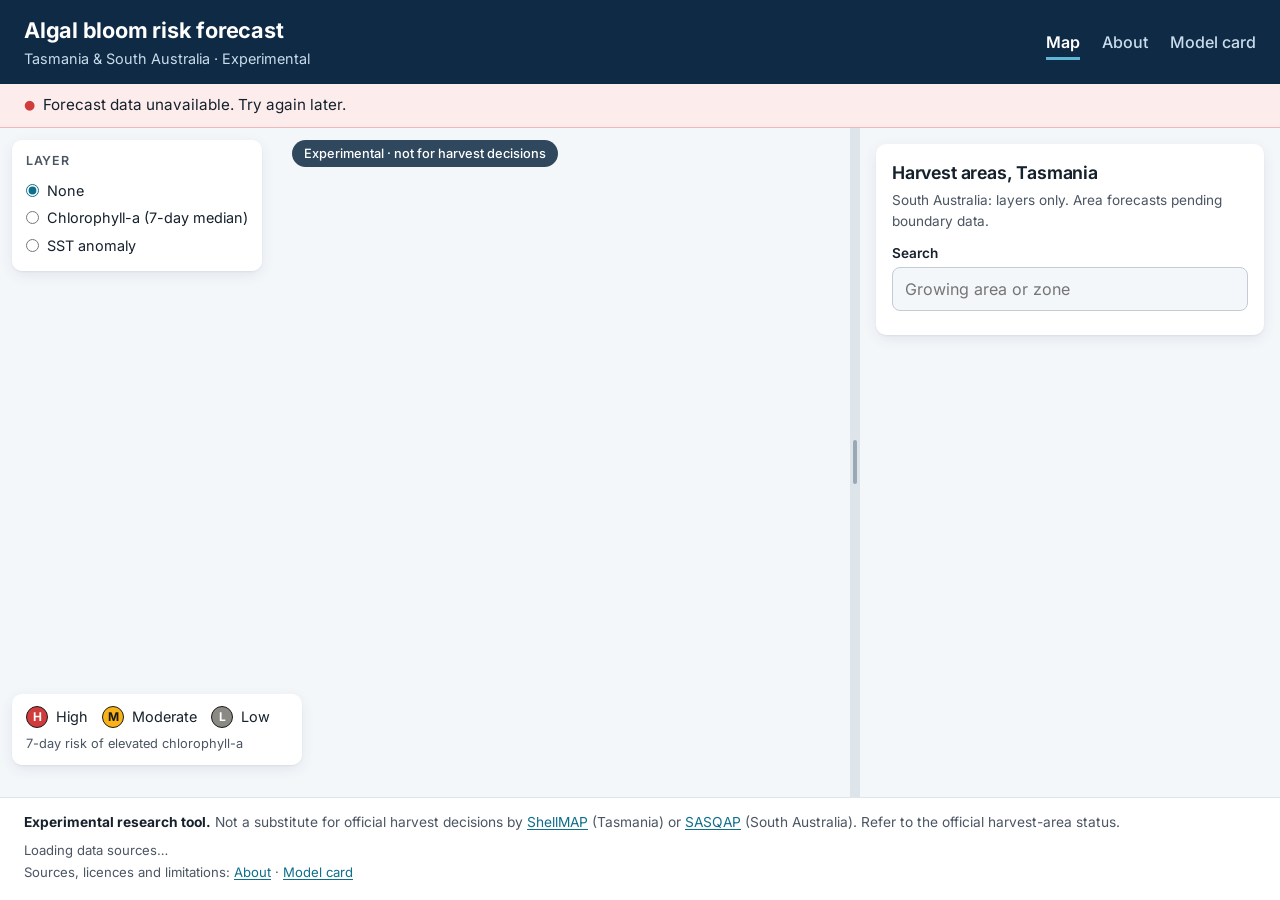
==== commit 08105bb7: "Report-style site wording; full disclaimer moved to footer Terse report register throughout (panel: " ====
--- a/web/index.html
+++ b/web/index.html
@@ -3,19 +3,19 @@
 <head>
   <meta charset="utf-8">
   <meta name="viewport" content="width=device-width, initial-scale=1">
-  <title>Algal bloom risk forecast: Tasmania and South Australia (experimental)</title>
-  <meta name="description" content="Experimental 7-day algal bloom risk forecast for Tasmanian shellfish harvest areas, with satellite chlorophyll and sea-temperature anomaly maps. Not a substitute for official harvest decisions.">
+  <title>Algal bloom risk forecast · Tasmania and South Australia (experimental)</title>
+  <meta name="description" content="Experimental 7-day algal bloom risk forecast for Tasmanian shellfish harvest areas, with satellite chlorophyll and sea surface temperature anomaly maps. Not a substitute for official harvest decisions.">
   <link rel="stylesheet" href="vendor/maplibre-gl-6.19.0/maplibre-gl.css">
   <link rel="stylesheet" href="vendor/uplot-1.6.32/uPlot.min.css">
   <link rel="stylesheet" href="css/style.css">
 </head>
 <body>
-  <a class="skip-link" href="#area-list-heading">Skip to the list of areas</a>
+  <a class="skip-link" href="#area-list-heading">Skip to harvest areas</a>
 
   <header class="site-header">
     <div class="brand">
       <h1>Algal bloom risk forecast</h1>
-      <p class="tagline">Tasmania &amp; South Australia · experimental research tool</p>
+      <p class="tagline">Tasmania &amp; South Australia · Experimental</p>
     </div>
     <nav aria-label="Site">
       <a href="./" aria-current="page">Map</a>
@@ -25,27 +25,21 @@
   </header>
 
   <!-- Data freshness. Filled by js/main.js; announced to screen readers when it changes. -->
-  <div id="status-banner" class="banner" role="status" aria-live="polite">Loading the latest forecast…</div>
-
-  <!-- Official links: verified in docs/data_sources.md (ShellMAP page: the old Growing-and-Harvest-Areas.aspx URL redirects here, HTTP 200 on 2026-11-19;
-       the PIRSA page blocks scripts, URL from Phase 0 search). -->
-  <p class="disclaimer" id="disclaimer">
-    <strong>Experimental research tool.</strong> Not a substitute for official harvest decisions by
-    <a href="https://nre.tas.gov.au/aquaculture/shellmap/growing-and-harvest-areas" rel="noopener">ShellMAP</a> (Tasmania) or
-    <a href="https://pir.sa.gov.au/fishing-and-aquaculture/seafood-quality-and-safety/shellfish-sasqap/harvesting-statuses" rel="noopener">SASQAP</a> (South Australia).
-    Always follow the official harvest-area status.
-  </p>
+  <div id="status-banner" class="banner" role="status" aria-live="polite">Loading forecast…</div>
 
   <main class="layout">
     <section class="map-wrap" aria-label="Map">
-      <div id="map" class="map" role="region" aria-label="Map of harvest areas. Use the list of areas for keyboard access."></div>
+      <div id="map" class="map" role="region" aria-label="Map of harvest areas. Keyboard users: use the harvest area list."></div>
+
+      <!-- Short notice on the map itself (CLAUDE.md: the disclaimer must be visible on the map). -->
+      <p class="map-notice">Experimental · not for harvest decisions</p>
 
       <form class="layer-control" id="layer-control" aria-label="Map layers">
         <fieldset>
-          <legend>Background layer</legend>
+          <legend>Layer</legend>
           <label><input type="radio" name="layer" value="none" checked> None</label>
-          <label><input type="radio" name="layer" value="chl"> Chlorophyll (7-day)</label>
-          <label><input type="radio" name="layer" value="sst_anomaly"> Sea temperature anomaly</label>
+          <label><input type="radio" name="layer" value="chl"> Chlorophyll-a (7-day median)</label>
+          <label><input type="radio" name="layer" value="sst_anomaly"> SST anomaly</label>
         </fieldset>
         <div id="layer-legend" class="layer-legend" aria-live="polite"></div>
       </form>
@@ -54,23 +48,23 @@
         <span class="tier-dot tier-High" aria-hidden="true">H</span> High
         <span class="tier-dot tier-Moderate" aria-hidden="true">M</span> Moderate
         <span class="tier-dot tier-Low" aria-hidden="true">L</span> Low
-        <span class="key-note">7-day risk of unusually high chlorophyll</span>
+        <span class="key-note">7-day risk of elevated chlorophyll-a</span>
       </div>
     </section>
 
     <!-- Drag (or use the arrow keys) to change how much room the map and the panel get. -->
     <div class="resizer" role="separator" aria-orientation="vertical" tabindex="0"
-      aria-label="Resize the details panel (left and right arrow keys)" title="Drag to resize · double-click to reset"></div>
+      aria-label="Resize panel (left and right arrow keys)" title="Drag to resize · double-click to reset"></div>
 
     <aside class="sidebar" aria-label="Areas and details">
       <!-- Details of the selected area (js/panel.js). Hidden until an area is chosen. -->
       <section id="panel" class="panel" hidden tabindex="-1" aria-labelledby="panel-title"></section>
 
       <section class="area-list" aria-labelledby="area-list-heading">
-        <h2 id="area-list-heading" tabindex="-1">Tasmanian harvest areas</h2>
-        <p class="region-note">South Australia: map layers only. Area forecasts will be added when harvest-area boundaries are available.</p>
-        <label class="search-label" for="area-search">Search areas</label>
-        <input id="area-search" type="search" placeholder="e.g. Pipeclay, Zone 4" autocomplete="off">
+        <h2 id="area-list-heading" tabindex="-1">Harvest areas, Tasmania</h2>
+        <p class="region-note">South Australia: layers only. Area forecasts pending boundary data.</p>
+        <label class="search-label" for="area-search">Search</label>
+        <input id="area-search" type="search" placeholder="Growing area or zone" autocomplete="off">
         <p id="area-count" class="area-count" aria-live="polite"></p>
         <ul id="area-items" class="area-items"></ul>
       </section>
@@ -78,8 +72,16 @@
   </main>
 
   <footer class="site-footer">
+    <!-- Official links: verified in docs/data_sources.md (ShellMAP page: the old Growing-and-Harvest-Areas.aspx URL redirects here, HTTP 200 on 2026-11-19;
+         the PIRSA page blocks scripts, URL from Phase 0 search). -->
+    <p class="disclaimer" id="disclaimer">
+      <strong>Experimental research tool.</strong> Not a substitute for official harvest decisions by
+      <a href="https://nre.tas.gov.au/aquaculture/shellmap/growing-and-harvest-areas" rel="noopener">ShellMAP</a> (Tasmania) or
+      <a href="https://pir.sa.gov.au/fishing-and-aquaculture/seafood-quality-and-safety/shellfish-sasqap/harvesting-statuses" rel="noopener">SASQAP</a> (South Australia).
+      Refer to the official harvest-area status.
+    </p>
     <p id="attribution">Loading data sources…</p>
-    <p>Full sources, licences and limitations: <a href="about.html">About</a> · <a href="model-card.html">Model card</a></p>
+    <p>Sources, licences and limitations: <a href="about.html">About</a> · <a href="model-card.html">Model card</a></p>
   </footer>
 
   <script type="module" src="js/main.js"></script>
--- a/web/css/style.css
+++ b/web/css/style.css
@@ -73,11 +73,17 @@
 .banner.stale::before { color: var(--warn-line); }
 .banner.error { background: #fdecec; border-bottom-color: #f2b8b8; }
 .banner.error::before { color: var(--tier-high); }
-.disclaimer {
-  margin: 0; padding: 8px 24px; font-size: 0.88rem; color: var(--ink-2);
-  background: var(--card); border-bottom: 1px solid var(--line);
-}
+/* Full disclaimer: first line of the footer */
+.site-footer .disclaimer { margin: 0 0 8px; font-size: 0.86rem; color: var(--ink-2); }
 .disclaimer strong { color: var(--ink); }
+
+/* Short notice on the map (the full disclaimer is in the footer and every panel) */
+.map-notice {
+  position: absolute; top: 12px; left: 50%; transform: translateX(-50%); margin: 0; z-index: 1;
+  padding: 4px 12px; border-radius: 999px; font-size: 0.8rem; font-weight: 500; white-space: nowrap;
+  background: rgba(15, 42, 68, 0.85); color: #fff; pointer-events: none;
+}
+@media (max-width: 800px) { .map-notice { top: auto; bottom: 64px; font-size: 0.75rem; } }
 
 /* Main layout: map left, sidebar right; stacked on narrow screens */
 .layout { flex: 1; display: grid; grid-template-columns: 1fr 10px var(--sidebar); min-height: 0; }
@@ -238,7 +244,7 @@
 .doc h2 { font-size: 1.4rem; font-weight: 650; margin: 36px 0 10px; padding-top: 8px; border-top: 1px solid var(--line); }
 .doc h3 { font-size: 1.1rem; margin: 24px 0 8px; }
 .doc table {
-  border-collapse: collapse; font-size: 0.92rem; margin: 14px 0; display: block; overflow-x: auto;
+  border-collapse: collapse; font-size: 0.92rem; margin: 14px 0; width: 100%;
   background: var(--card); border-radius: 8px; box-shadow: var(--shadow);
 }
 .doc th, .doc td { border-bottom: 1px solid var(--line); padding: 8px 12px; text-align: left; vertical-align: top; }
@@ -261,3 +267,7 @@
 
 @media (prefers-reduced-motion: reduce) { * { scroll-behavior: auto !important; } }
 @media (forced-colors: active) { .tier-dot { border-color: CanvasText; } .banner::before { display: none; } }
+.nowrap { white-space: nowrap; }
+
+/* Wide tables scroll sideways on phones instead of squeezing */
+@media (max-width: 800px) { .doc table { display: block; overflow-x: auto; } }
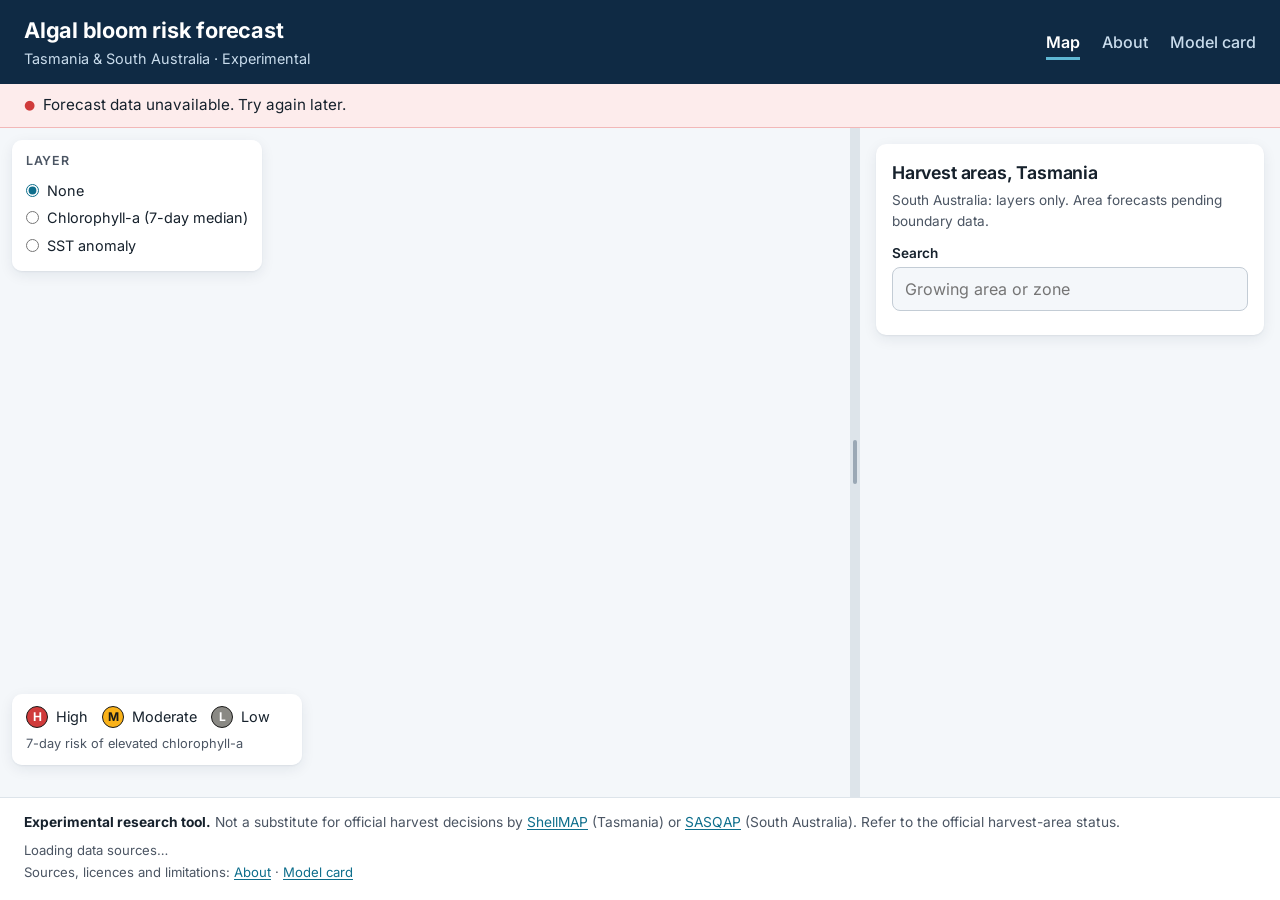
==== commit 7738b001: "Remove the map disclaimer label (Timothy's request) Full disclaimer remains in the map page footer a" ====
--- a/web/index.html
+++ b/web/index.html
@@ -30,9 +30,6 @@
   <main class="layout">
     <section class="map-wrap" aria-label="Map">
       <div id="map" class="map" role="region" aria-label="Map of harvest areas. Keyboard users: use the harvest area list."></div>
-
-      <!-- Short notice on the map itself (CLAUDE.md: the disclaimer must be visible on the map). -->
-      <p class="map-notice">Experimental · not for harvest decisions</p>
 
       <form class="layer-control" id="layer-control" aria-label="Map layers">
         <fieldset>
--- a/web/css/style.css
+++ b/web/css/style.css
@@ -77,14 +77,6 @@
 .site-footer .disclaimer { margin: 0 0 8px; font-size: 0.86rem; color: var(--ink-2); }
 .disclaimer strong { color: var(--ink); }
 
-/* Short notice on the map (the full disclaimer is in the footer and every panel) */
-.map-notice {
-  position: absolute; top: 12px; left: 50%; transform: translateX(-50%); margin: 0; z-index: 1;
-  padding: 4px 12px; border-radius: 999px; font-size: 0.8rem; font-weight: 500; white-space: nowrap;
-  background: rgba(15, 42, 68, 0.85); color: #fff; pointer-events: none;
-}
-@media (max-width: 800px) { .map-notice { top: auto; bottom: 64px; font-size: 0.75rem; } }
-
 /* Main layout: map left, sidebar right; stacked on narrow screens */
 .layout { flex: 1; display: grid; grid-template-columns: 1fr 10px var(--sidebar); min-height: 0; }
 
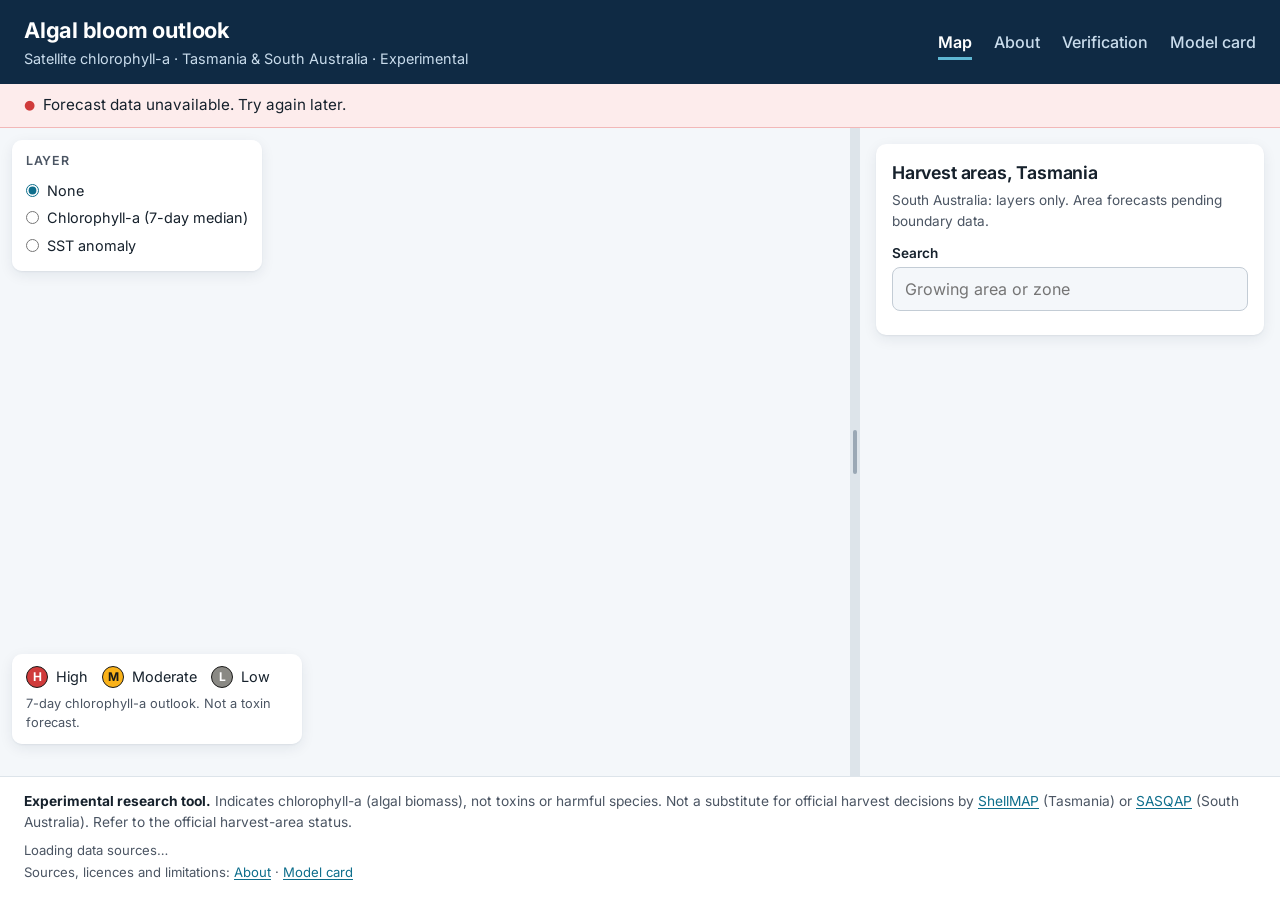
==== commit 41a19587: "Reword site as a chlorophyll-a (biomass) outlook, not a toxin forecast Title 'Algal bloom outlook'; " ====
--- a/web/index.html
+++ b/web/index.html
@@ -3,8 +3,8 @@
 <head>
   <meta charset="utf-8">
   <meta name="viewport" content="width=device-width, initial-scale=1">
-  <title>Algal bloom risk forecast · Tasmania and South Australia (experimental)</title>
-  <meta name="description" content="Experimental 7-day algal bloom risk forecast for Tasmanian shellfish harvest areas, with satellite chlorophyll and sea surface temperature anomaly maps. Not a substitute for official harvest decisions.">
+  <title>Algal bloom outlook · Tasmania and South Australia (experimental)</title>
+  <meta name="description" content="Experimental 7-day satellite chlorophyll-a outlook for Tasmanian shellfish harvest areas. Indicates algal biomass, not toxins. Not a substitute for official harvest decisions.">
   <link rel="stylesheet" href="vendor/maplibre-gl-6.19.0/maplibre-gl.css">
   <link rel="stylesheet" href="vendor/uplot-1.6.32/uPlot.min.css">
   <link rel="stylesheet" href="css/style.css">
@@ -14,12 +14,13 @@
 
   <header class="site-header">
     <div class="brand">
-      <h1>Algal bloom risk forecast</h1>
-      <p class="tagline">Tasmania &amp; South Australia · Experimental</p>
+      <h1>Algal bloom outlook</h1>
+      <p class="tagline">Satellite chlorophyll-a · Tasmania &amp; South Australia · Experimental</p>
     </div>
     <nav aria-label="Site">
       <a href="./" aria-current="page">Map</a>
       <a href="about.html">About</a>
+      <a href="verification.html">Verification</a>
       <a href="model-card.html">Model card</a>
     </nav>
   </header>
@@ -41,11 +42,11 @@
         <div id="layer-legend" class="layer-legend" aria-live="polite"></div>
       </form>
 
-      <div class="tier-key" aria-label="Risk tier key">
+      <div class="tier-key" aria-label="Outlook tier key">
         <span class="tier-dot tier-High" aria-hidden="true">H</span> High
         <span class="tier-dot tier-Moderate" aria-hidden="true">M</span> Moderate
         <span class="tier-dot tier-Low" aria-hidden="true">L</span> Low
-        <span class="key-note">7-day risk of elevated chlorophyll-a</span>
+        <span class="key-note">7-day chlorophyll-a outlook. Not a toxin forecast.</span>
       </div>
     </section>
 
@@ -72,7 +73,8 @@
     <!-- Official links: verified in docs/data_sources.md (ShellMAP page: the old Growing-and-Harvest-Areas.aspx URL redirects here, HTTP 200 on 2026-11-19;
          the PIRSA page blocks scripts, URL from Phase 0 search). -->
     <p class="disclaimer" id="disclaimer">
-      <strong>Experimental research tool.</strong> Not a substitute for official harvest decisions by
+      <strong>Experimental research tool.</strong> Indicates chlorophyll-a (algal biomass), not toxins or
+      harmful species. Not a substitute for official harvest decisions by
       <a href="https://nre.tas.gov.au/aquaculture/shellmap/growing-and-harvest-areas" rel="noopener">ShellMAP</a> (Tasmania) or
       <a href="https://pir.sa.gov.au/fishing-and-aquaculture/seafood-quality-and-safety/shellfish-sasqap/harvesting-statuses" rel="noopener">SASQAP</a> (South Australia).
       Refer to the official harvest-area status.
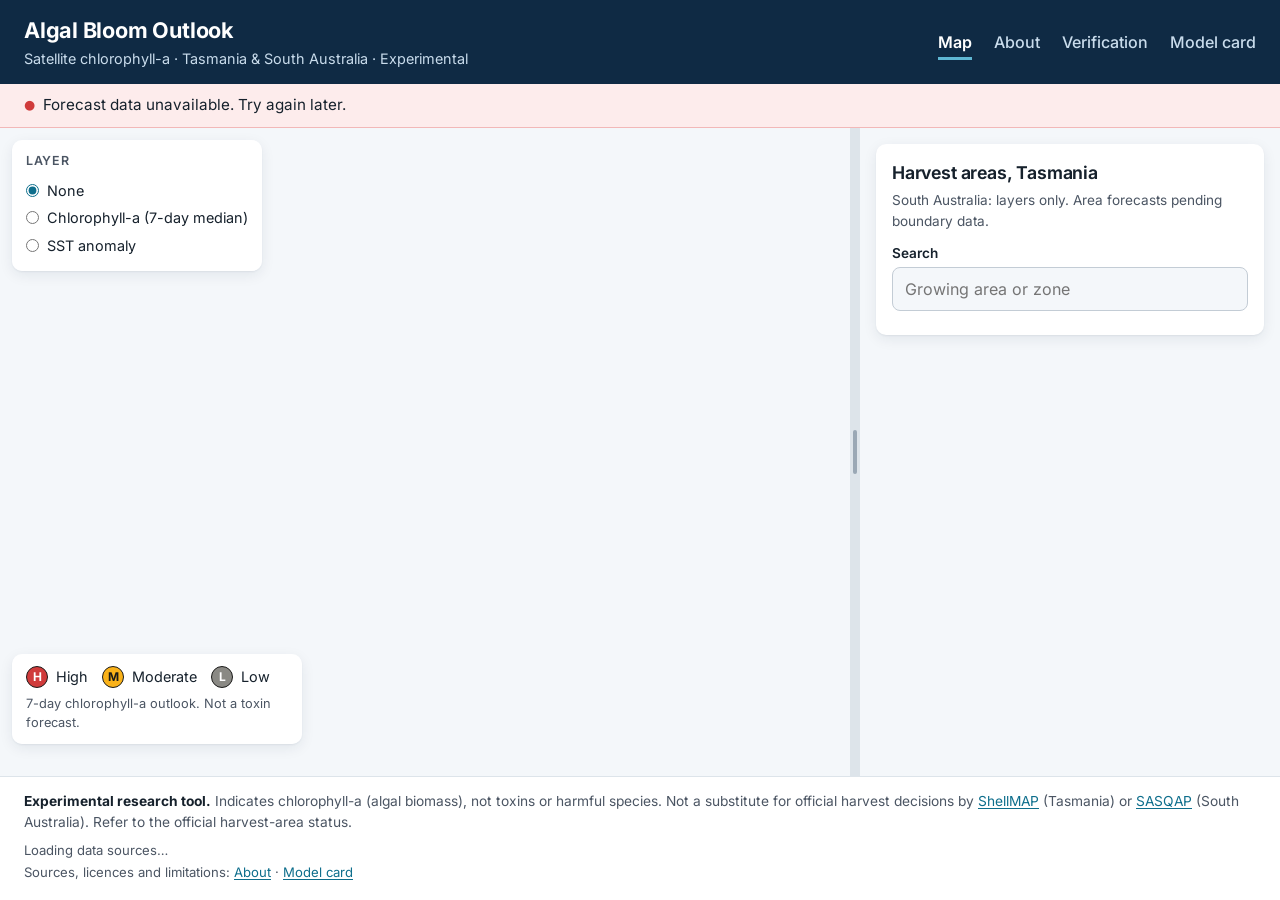
==== commit 7c88dbad: "Title case site name; Biotoxin News alerts only for PALT-listed names 'Algal Bloom Outlook'. Biotoxi" ====
--- a/web/index.html
+++ b/web/index.html
@@ -3,7 +3,7 @@
 <head>
   <meta charset="utf-8">
   <meta name="viewport" content="width=device-width, initial-scale=1">
-  <title>Algal bloom outlook · Tasmania and South Australia (experimental)</title>
+  <title>Algal Bloom Outlook · Tasmania and South Australia (experimental)</title>
   <meta name="description" content="Experimental 7-day satellite chlorophyll-a outlook for Tasmanian shellfish harvest areas. Indicates algal biomass, not toxins. Not a substitute for official harvest decisions.">
   <link rel="stylesheet" href="vendor/maplibre-gl-6.19.0/maplibre-gl.css">
   <link rel="stylesheet" href="vendor/uplot-1.6.32/uPlot.min.css">
@@ -14,7 +14,7 @@
 
   <header class="site-header">
     <div class="brand">
-      <h1>Algal bloom outlook</h1>
+      <h1>Algal Bloom Outlook</h1>
       <p class="tagline">Satellite chlorophyll-a · Tasmania &amp; South Australia · Experimental</p>
     </div>
     <nav aria-label="Site">
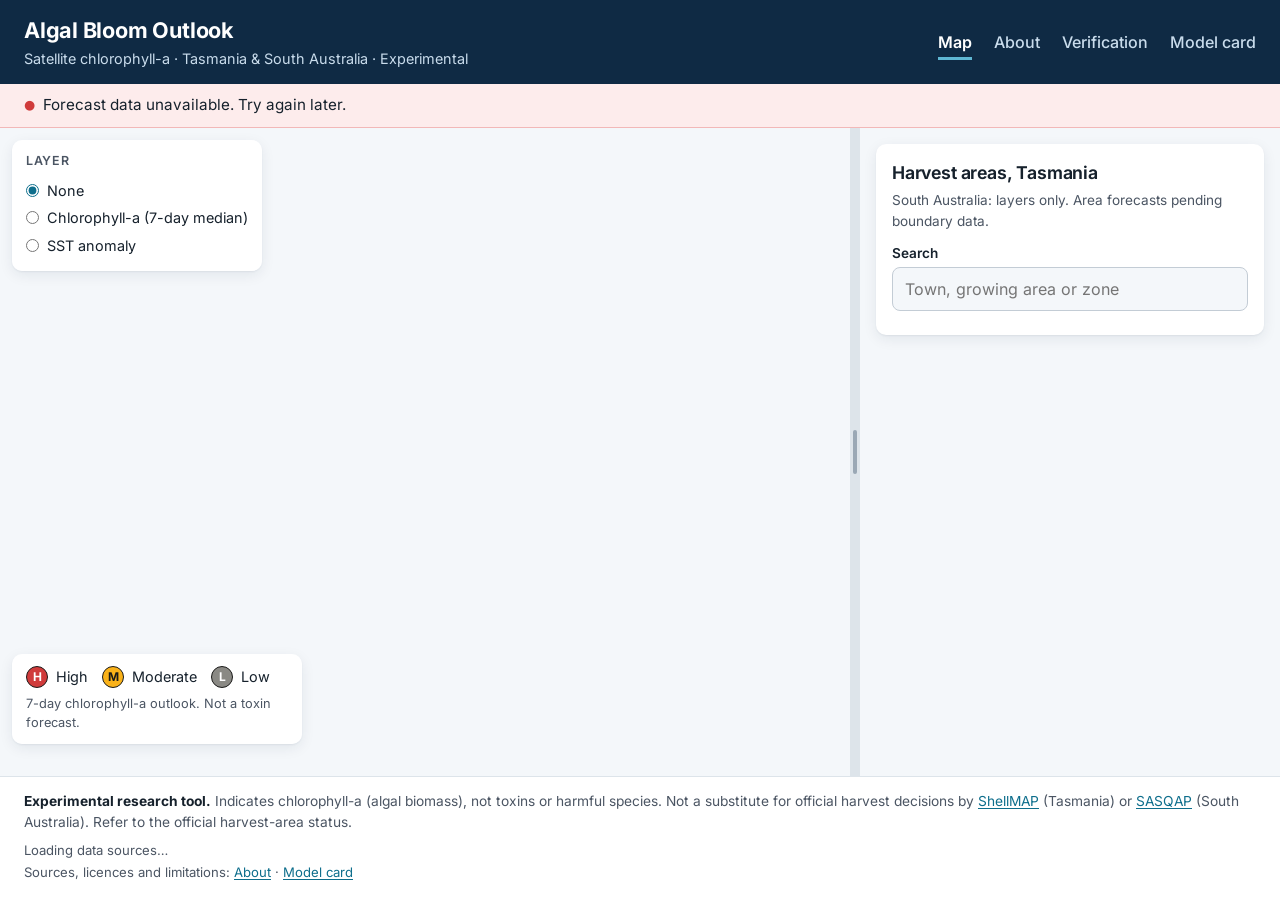
==== commit 7bbe791a: "Town search: nearby harvest areas within 25 km (D017) Typing a town (e.g. Devonport) lists harvest a" ====
--- a/web/index.html
+++ b/web/index.html
@@ -62,7 +62,9 @@
         <h2 id="area-list-heading" tabindex="-1">Harvest areas, Tasmania</h2>
         <p class="region-note">South Australia: layers only. Area forecasts pending boundary data.</p>
         <label class="search-label" for="area-search">Search</label>
-        <input id="area-search" type="search" placeholder="Growing area or zone" autocomplete="off">
+        <input id="area-search" type="search" placeholder="Town, growing area or zone" autocomplete="off">
+        <!-- Harvest areas near a searched town (js/places.js). Hidden until a town matches. -->
+        <div id="place-results" class="place-results" hidden aria-live="polite"></div>
         <p id="area-count" class="area-count" aria-live="polite"></p>
         <ul id="area-items" class="area-items"></ul>
       </section>
--- a/web/css/style.css
+++ b/web/css/style.css
@@ -263,3 +263,15 @@
 
 /* Wide tables scroll sideways on phones instead of squeezing */
 @media (max-width: 800px) { .doc table { display: block; overflow-x: auto; } }
+
+/* Town search results (js/places.js): a tinted block above the area list */
+.place-results { background: var(--accent-soft); border-radius: 8px; padding: 10px 12px; margin: 10px 0 4px; }
+.place-head { margin: 0 0 4px; font-size: 0.92rem; }
+.place-kind { color: var(--ink-2); font-size: 0.85rem; }
+.place-areas button { border-top-color: rgba(14, 110, 140, 0.15); }
+.place-areas button:hover { background: rgba(255, 255, 255, 0.7); }
+.place-others { margin: 6px 0 0; font-size: 0.82rem; color: var(--ink-2); }
+.link-btn {
+  background: none; border: 0; padding: 0; font: inherit; color: var(--accent);
+  text-decoration: underline; cursor: pointer;
+}
